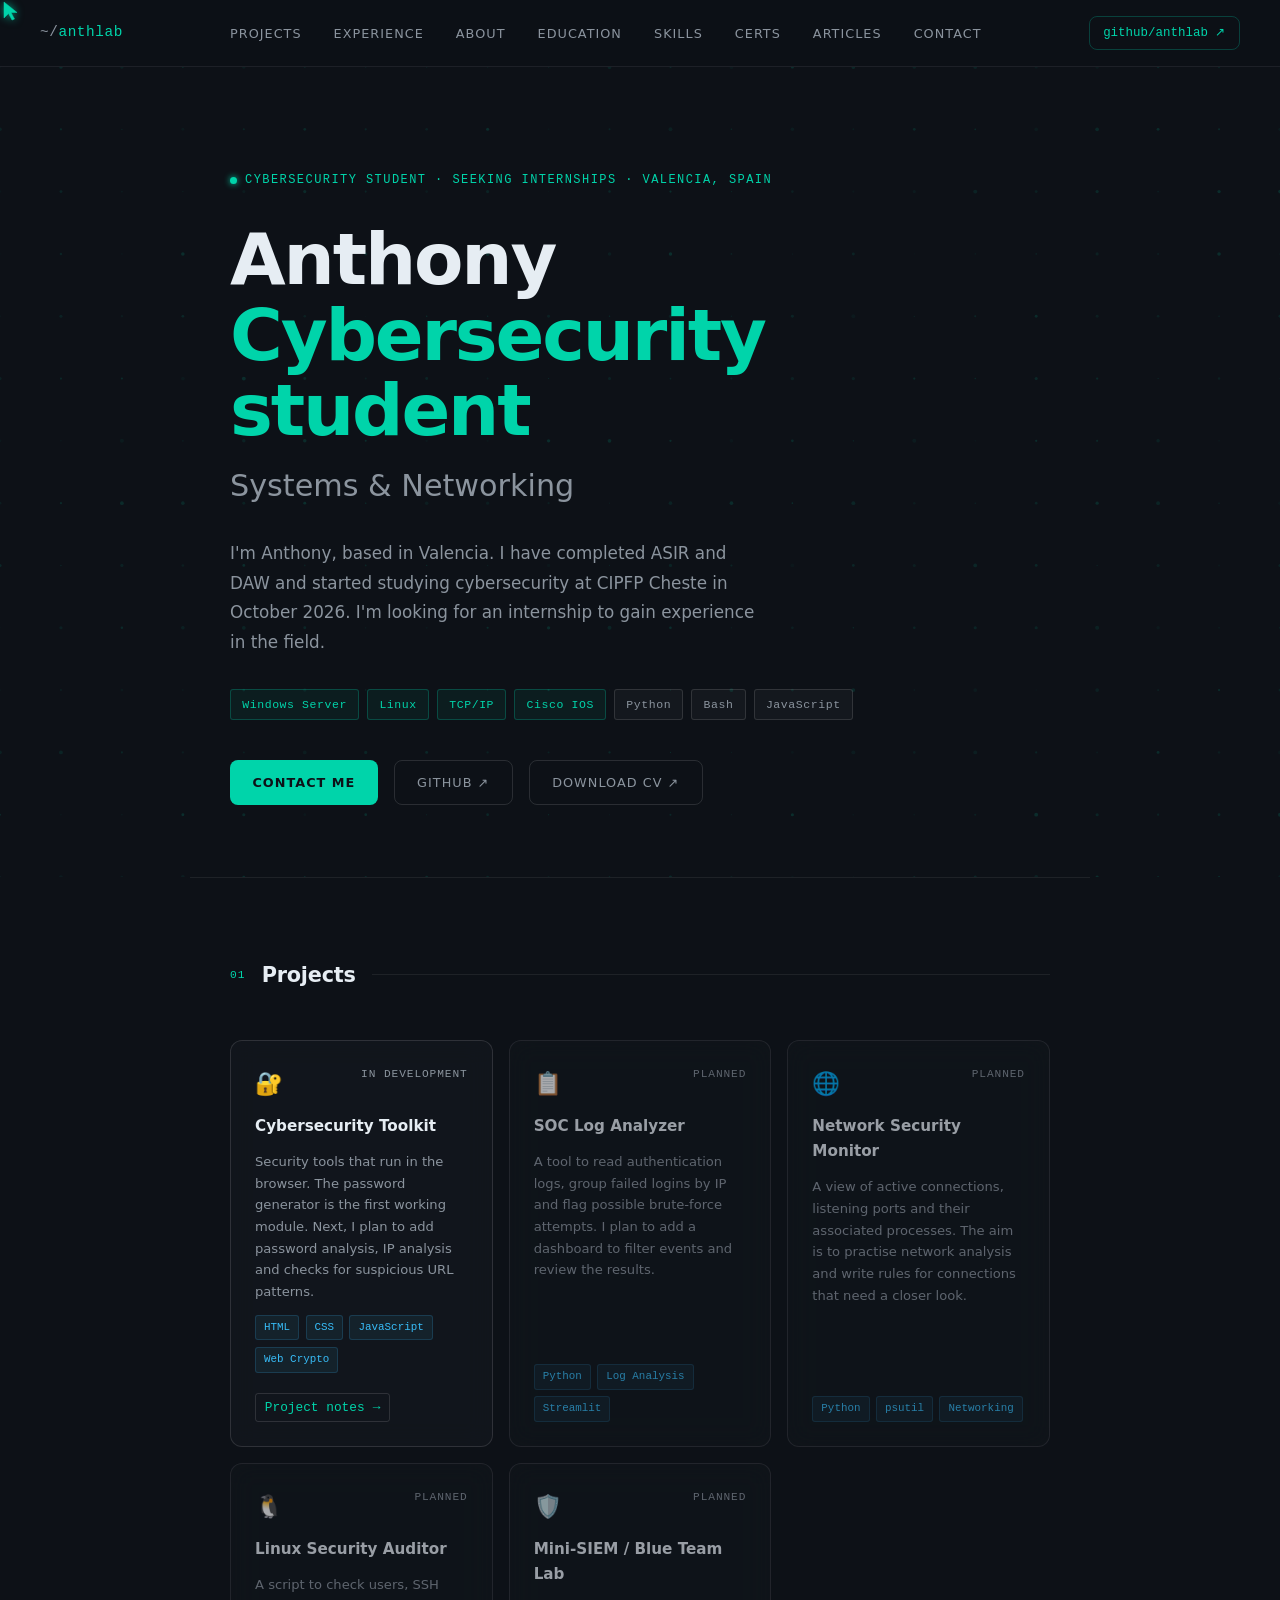
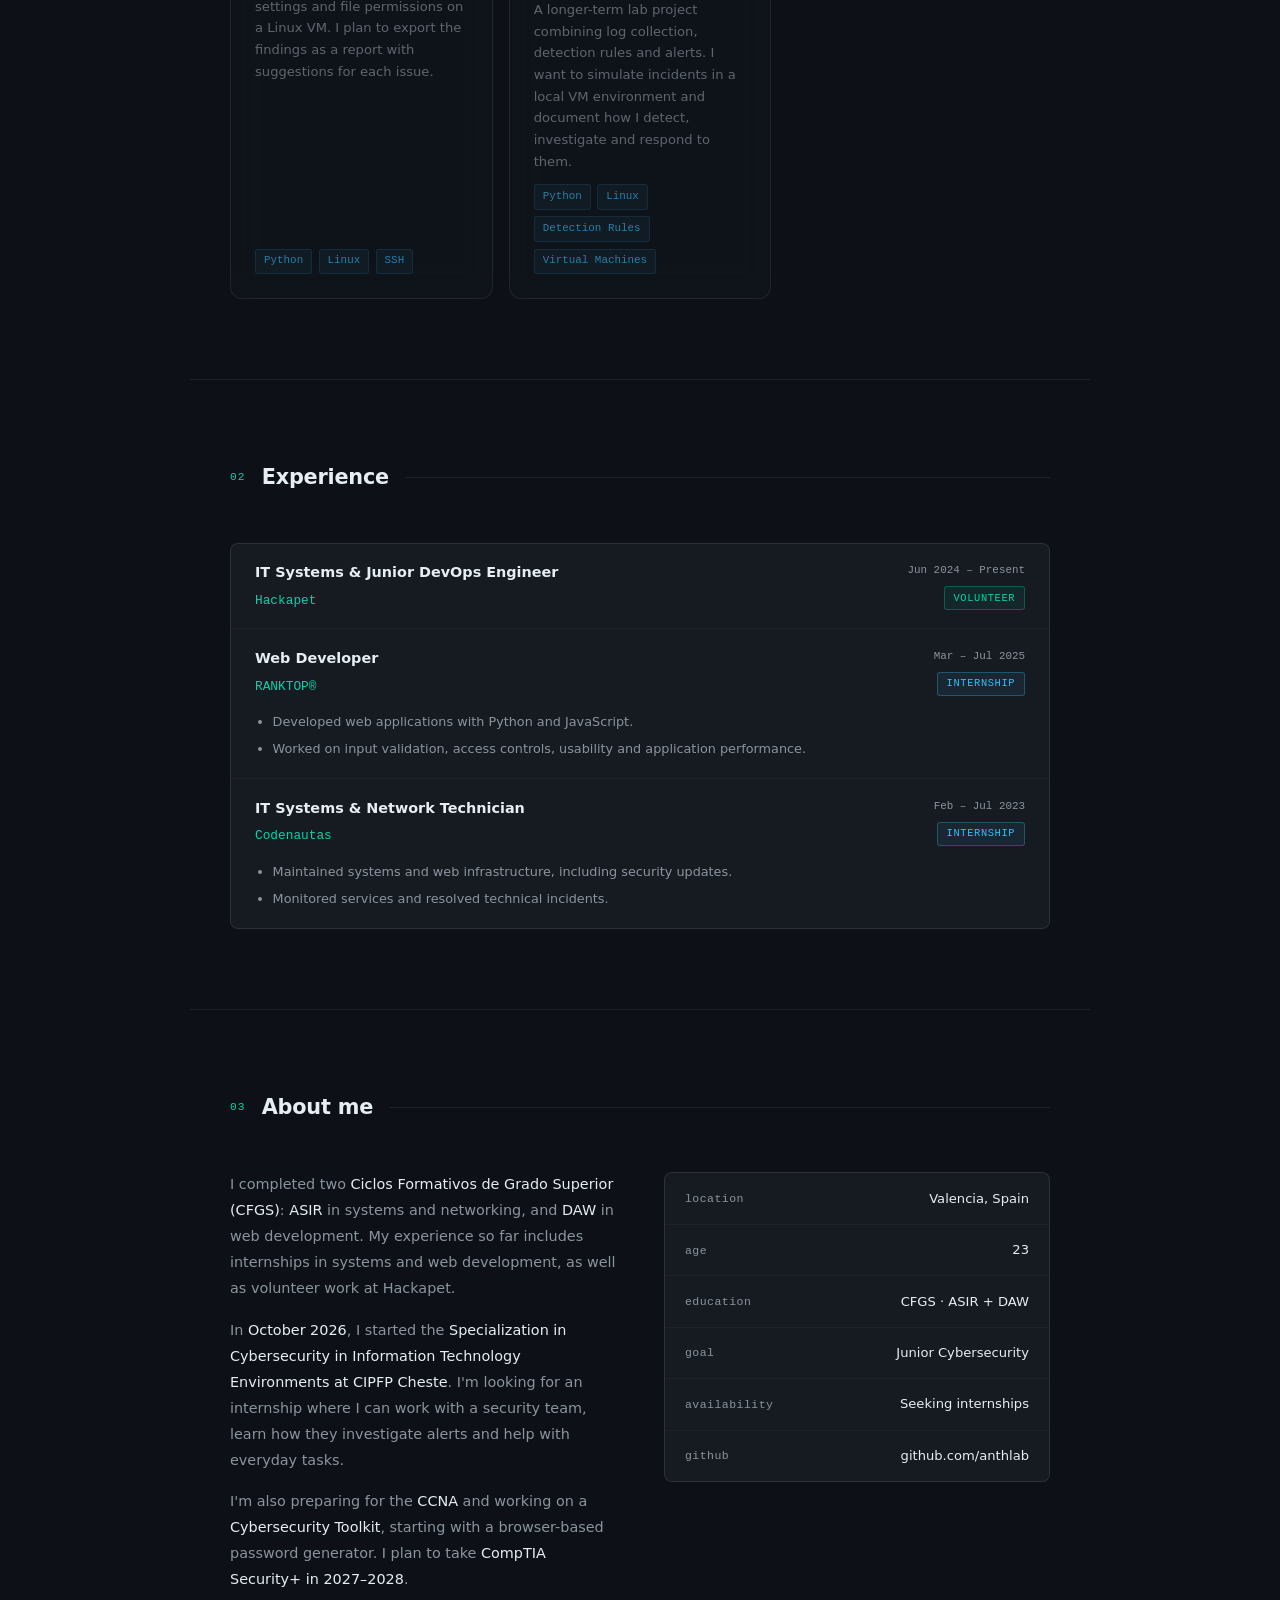
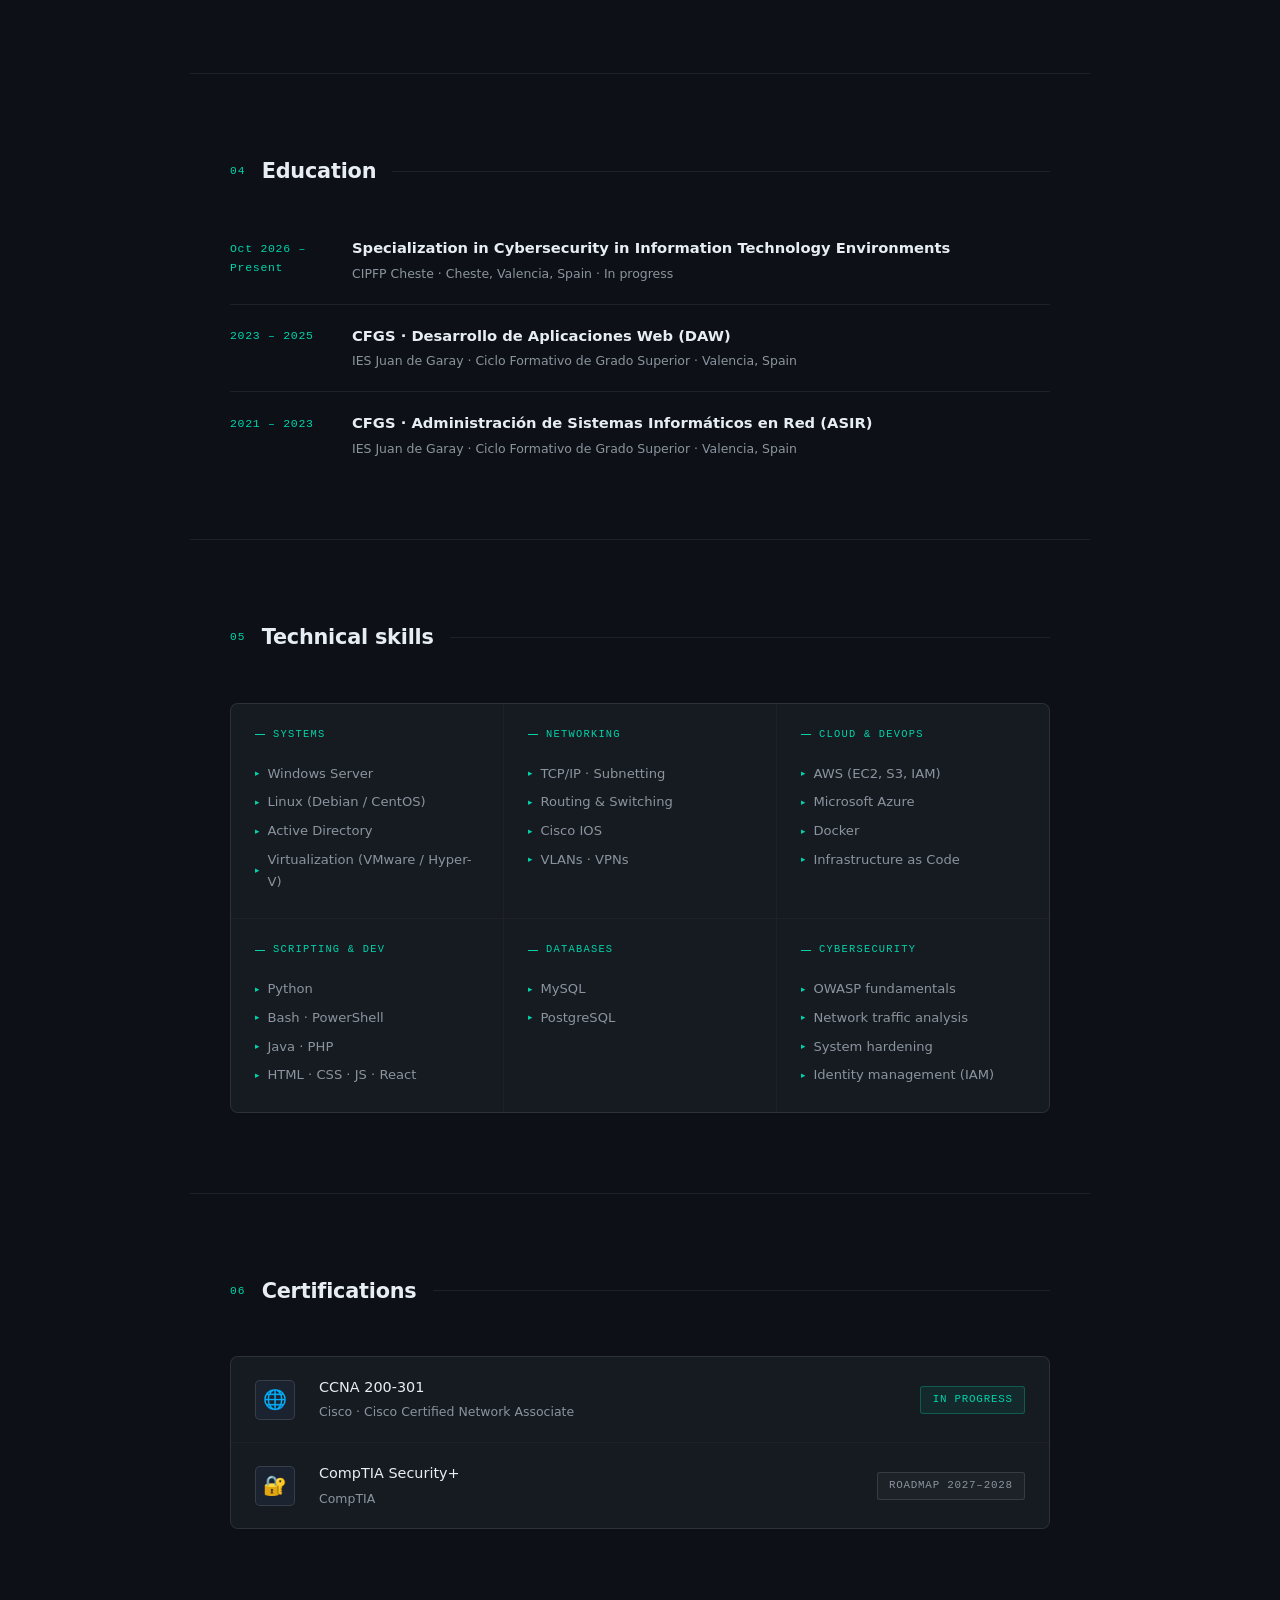
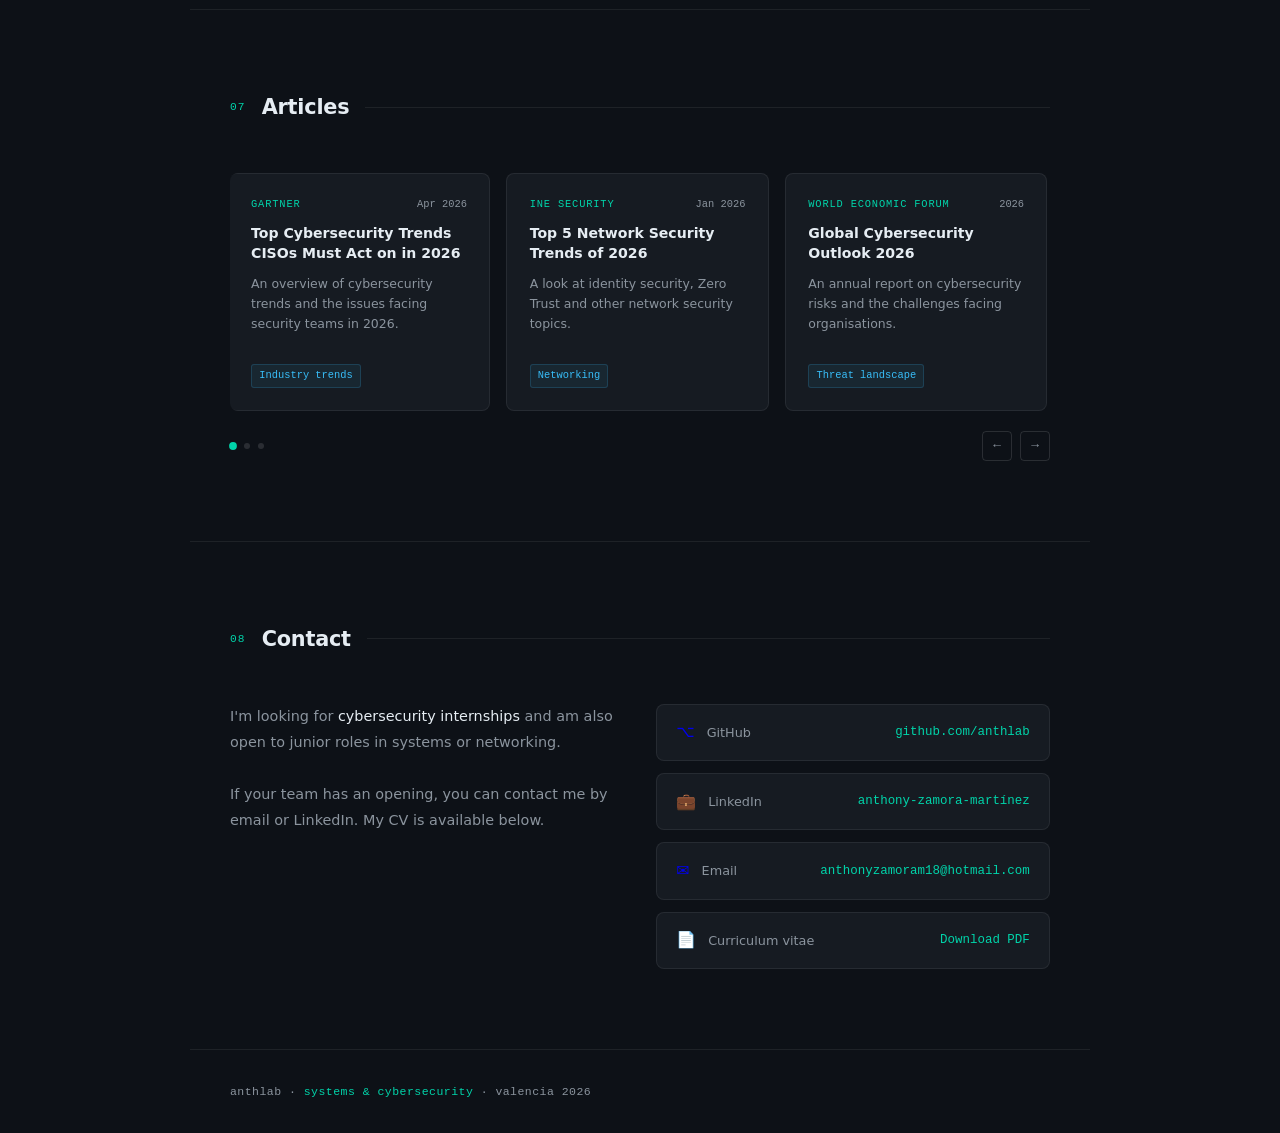
==== anthlab/index.html @ b7dbb5d1 "Update index with education and certification changes" ====
<!DOCTYPE html>
<html lang="en" data-theme="dark">
<head>
<meta charset="UTF-8">
<meta name="viewport" content="width=device-width, initial-scale=1.0">
<meta name="description" content="Anthony Zamora — ASIR and DAW graduate, cybersecurity student at CIPFP Cheste. Projects, experience and contact.">
<title>anthlab · Systems & Cybersecurity</title>
<link rel="stylesheet" href="css/style.css">
</head>
<body>

<div id="cursor">
  <svg viewBox="0 0 24 24" fill="none" xmlns="http://www.w3.org/2000/svg">
    <path d="M4 2L4 18L8.5 13.5L12 20L14.5 19L11 12.5L17 12.5L4 2Z" fill="#00d4aa" stroke="#00d4aa" stroke-width="0.5" stroke-linejoin="round"/>
  </svg>
</div>
<div id="progress-bar"></div>

<!-- NAV -->
<nav id="navbar">
  <a href="#home" class="nav-logo"><span>~/</span>anthlab</a>
  <ul class="nav-links">
    <li><a href="#projects">Projects</a></li>
    <li><a href="#experience">Experience</a></li>
    <li><a href="#about">About</a></li>
    <li><a href="#education">Education</a></li>
    <li><a href="#skills">Skills</a></li>
    <li><a href="#certs">Certs</a></li>
    <li><a href="#blog">Articles</a></li>
    <li><a href="#contact">Contact</a></li>
  </ul>
  <div class="nav-right">
    <a href="https://github.com/anthlab" target="_blank" rel="noopener" class="nav-gh">github/anthlab ↗</a>
  </div>
</nav>

<!-- HERO -->
<div id="home" class="hero-wrap">
  <canvas id="hero-canvas"></canvas>
  <div class="hero">
    <div class="hero-status"><span class="dot"></span>cybersecurity student · seeking internships · valencia, spain</div>
    <h1>
      <span class="name">Anthony</span><br>
      <span class="role">Cybersecurity student</span>
      <span class="hero-focus">Systems &amp; Networking</span>
    </h1>
    <p class="hero-desc">I'm Anthony, based in Valencia. I have completed ASIR and DAW and started studying cybersecurity at CIPFP Cheste in October 2026. I'm looking for an internship to gain experience in the field.</p>
    <div class="hero-tags">
      <span class="tag tag-green">Windows Server</span>
      <span class="tag tag-green">Linux</span>
      <span class="tag tag-green">TCP/IP</span>
      <span class="tag tag-green">Cisco IOS</span>
      <span class="tag tag-gray">Python</span>
      <span class="tag tag-gray">Bash</span>
      <span class="tag tag-gray">JavaScript</span>
    </div>
    <div class="hero-cta">
      <a href="#contact" class="btn btn-solid">Contact me</a>
      <a href="https://github.com/anthlab" target="_blank" rel="noopener" class="btn btn-outline">GitHub ↗</a>
      <a href="assets/documents/CV-Anthony_Zamora.pdf" download class="btn btn-outline">Download CV ↗</a>
    </div>
  </div>
</div>

<!-- PROJECTS -->
<section id="projects" class="full-border">
  <div class="section-header reveal">
    <span class="section-num">01</span>
    <h2 class="section-title">Projects</h2>
    <div class="section-line"></div>
  </div>
  <div class="projects-grid">
    <div class="project-card reveal reveal-delay-1">
      <div class="project-top"><span class="project-icon">🔐</span><span class="coming-label">In development</span></div>
      <div class="project-title">Cybersecurity Toolkit</div>
      <div class="project-desc">Security tools that run in the browser. The password generator is the first working module. Next, I plan to add password analysis, IP analysis and checks for suspicious URL patterns.</div>
      <div class="project-tags"><span class="ptag">HTML</span><span class="ptag">CSS</span><span class="ptag">JavaScript</span><span class="ptag">Web Crypto</span></div>
      <a class="project-link" href="projects/cybersecurity-toolkit/">Project notes <span aria-hidden="true">→</span></a>
    </div>
    <div class="project-card coming reveal reveal-delay-2">
      <div class="project-top"><span class="project-icon">📋</span><span class="coming-label">Planned</span></div>
      <div class="project-title">SOC Log Analyzer</div>
      <div class="project-desc">A tool to read authentication logs, group failed logins by IP and flag possible brute-force attempts. I plan to add a dashboard to filter events and review the results.</div>
      <div class="project-tags"><span class="ptag">Python</span><span class="ptag">Log Analysis</span><span class="ptag">Streamlit</span></div>
    </div>
    <div class="project-card coming reveal reveal-delay-3">
      <div class="project-top"><span class="project-icon">🌐</span><span class="coming-label">Planned</span></div>
      <div class="project-title">Network Security Monitor</div>
      <div class="project-desc">A view of active connections, listening ports and their associated processes. The aim is to practise network analysis and write rules for connections that need a closer look.</div>
      <div class="project-tags"><span class="ptag">Python</span><span class="ptag">psutil</span><span class="ptag">Networking</span></div>
    </div>
    <div class="project-card coming reveal reveal-delay-1">
      <div class="project-top"><span class="project-icon">🐧</span><span class="coming-label">Planned</span></div>
      <div class="project-title">Linux Security Auditor</div>
      <div class="project-desc">A script to check users, SSH settings and file permissions on a Linux VM. I plan to export the findings as a report with suggestions for each issue.</div>
      <div class="project-tags"><span class="ptag">Python</span><span class="ptag">Linux</span><span class="ptag">SSH</span></div>
    </div>
    <div class="project-card coming reveal reveal-delay-2">
      <div class="project-top"><span class="project-icon">🛡️</span><span class="coming-label">Planned</span></div>
      <div class="project-title">Mini-SIEM / Blue Team Lab</div>
      <div class="project-desc">A longer-term lab project combining log collection, detection rules and alerts. I want to simulate incidents in a local VM environment and document how I detect, investigate and respond to them.</div>
      <div class="project-tags"><span class="ptag">Python</span><span class="ptag">Linux</span><span class="ptag">Detection Rules</span><span class="ptag">Virtual Machines</span></div>
    </div>
  </div>
</section>

<!-- EXPERIENCE -->
<section id="experience" class="full-border">
  <div class="section-header reveal">
    <span class="section-num">02</span>
    <h2 class="section-title">Experience</h2>
    <div class="section-line"></div>
  </div>
  <div class="exp-list reveal">

    <div class="exp-item">
      <span class="exp-role">IT Systems &amp; Junior DevOps Engineer</span>
      <div class="exp-meta">
        <span class="exp-company">Hackapet</span>

      </div>
      <div class="exp-right">
        <span class="exp-period">Jun 2024 – Present</span>
        <span class="exp-type type-volunteer">Volunteer</span>
      </div>
    </div>

    <div class="exp-item">
      <span class="exp-role">Web Developer</span>
      <div class="exp-meta">
        <span class="exp-company">RANKTOP®</span>

      </div>
      <div class="exp-right">
        <span class="exp-period">Mar – Jul 2025</span>
        <span class="exp-type type-internship">Internship</span>
      </div>
      <ul class="exp-details">
        <li>Developed web applications with Python and JavaScript.</li>
        <li>Worked on input validation, access controls, usability and application performance.</li>
      </ul>
    </div>

    <div class="exp-item">
      <span class="exp-role">IT Systems &amp; Network Technician</span>
      <div class="exp-meta">
        <span class="exp-company">Codenautas</span>

      </div>
      <div class="exp-right">
        <span class="exp-period">Feb – Jul 2023</span>
        <span class="exp-type type-internship">Internship</span>
      </div>
      <ul class="exp-details">
        <li>Maintained systems and web infrastructure, including security updates.</li>
        <li>Monitored services and resolved technical incidents.</li>
      </ul>
    </div>

  </div>
</section>

<!-- ABOUT -->
<section id="about" class="full-border">
  <div class="section-header reveal">
    <span class="section-num">03</span>
    <h2 class="section-title">About me</h2>
    <div class="section-line"></div>
  </div>
  <div class="about-grid reveal">
    <div class="about-text">
      <p>I completed two <strong>Ciclos Formativos de Grado Superior (CFGS)</strong>: <strong>ASIR</strong> in systems and networking, and <strong>DAW</strong> in web development. My experience so far includes internships in systems and web development, as well as volunteer work at Hackapet.</p>
      <p>In <strong>October 2026</strong>, I started the <strong>Specialization in Cybersecurity in Information Technology Environments at CIPFP Cheste</strong>. I'm looking for an internship where I can work with a security team, learn how they investigate alerts and help with everyday tasks.</p>
      <p>I'm also preparing for the <strong>CCNA</strong> and working on a <strong>Cybersecurity Toolkit</strong>, starting with a browser-based password generator. I plan to take <strong>CompTIA Security+ in 2027–2028</strong>.</p>
    </div>
    <div class="about-stats">
      <div class="stat-row"><span class="stat-label">location</span><span class="stat-val">Valencia, Spain</span></div>
      <div class="stat-row"><span class="stat-label">age</span><span class="stat-val">23</span></div>
      <div class="stat-row"><span class="stat-label">education</span><span class="stat-val">CFGS · ASIR + DAW</span></div>
      <div class="stat-row"><span class="stat-label">goal</span><span class="stat-val">Junior Cybersecurity</span></div>
      <div class="stat-row"><span class="stat-label">availability</span><span class="stat-val">Seeking internships</span></div>
      <div class="stat-row"><span class="stat-label">github</span><span class="stat-val">github.com/anthlab</span></div>
    </div>
  </div>
</section>

<!-- EDUCATION -->
<section id="education" class="full-border">
  <div class="section-header reveal">
    <span class="section-num">04</span>
    <h2 class="section-title">Education</h2>
    <div class="section-line"></div>
  </div>
  <div class="edu-list reveal">
    <div class="edu-item">
      <span class="edu-year">Oct 2026 – Present</span>
      <div class="edu-content">
        <div class="edu-degree">Specialization in Cybersecurity in Information Technology Environments</div>
        <div class="edu-school">CIPFP Cheste · Cheste, Valencia, Spain · In progress</div>
      </div>
    </div>
    <div class="edu-item">
      <span class="edu-year">2023 – 2025</span>
      <div class="edu-content">
        <div class="edu-degree">CFGS · Desarrollo de Aplicaciones Web (DAW)</div>
        <div class="edu-school">IES Juan de Garay · Ciclo Formativo de Grado Superior · Valencia, Spain</div>
      </div>
    </div>
    <div class="edu-item">
      <span class="edu-year">2021 – 2023</span>
      <div class="edu-content">
        <div class="edu-degree">CFGS · Administración de Sistemas Informáticos en Red (ASIR)</div>
        <div class="edu-school">IES Juan de Garay · Ciclo Formativo de Grado Superior · Valencia, Spain</div>
      </div>
    </div>
  </div>
</section>

<!-- SKILLS -->
<section id="skills" class="full-border">
  <div class="section-header reveal">
    <span class="section-num">05</span>
    <h2 class="section-title">Technical skills</h2>
    <div class="section-line"></div>
  </div>
  <div class="skills-grid reveal">
    <div class="skill-group"><div class="skill-group-label">Systems</div><ul class="skill-list"><li>Windows Server</li><li>Linux (Debian / CentOS)</li><li>Active Directory</li><li>Virtualization (VMware / Hyper-V)</li></ul></div>
    <div class="skill-group"><div class="skill-group-label">Networking</div><ul class="skill-list"><li>TCP/IP · Subnetting</li><li>Routing &amp; Switching</li><li>Cisco IOS</li><li>VLANs · VPNs</li></ul></div>
    <div class="skill-group"><div class="skill-group-label">Cloud &amp; DevOps</div><ul class="skill-list"><li>AWS (EC2, S3, IAM)</li><li>Microsoft Azure</li><li>Docker</li><li>Infrastructure as Code</li></ul></div>
    <div class="skill-group"><div class="skill-group-label">Scripting &amp; Dev</div><ul class="skill-list"><li>Python</li><li>Bash · PowerShell</li><li>Java · PHP</li><li>HTML · CSS · JS · React</li></ul></div>
    <div class="skill-group"><div class="skill-group-label">Databases</div><ul class="skill-list"><li>MySQL</li><li>PostgreSQL</li></ul></div>
    <div class="skill-group"><div class="skill-group-label">Cybersecurity</div><ul class="skill-list"><li>OWASP fundamentals</li><li>Network traffic analysis</li><li>System hardening</li><li>Identity management (IAM)</li></ul></div>
  </div>
</section>

<!-- CERTS -->
<section id="certs" class="full-border">
  <div class="section-header reveal">
    <span class="section-num">06</span>
    <h2 class="section-title">Certifications</h2>
    <div class="section-line"></div>
  </div>
  <div class="certs-list reveal">
    <div class="cert-row">
      <div class="cert-logo">🌐</div>
      <div class="cert-info"><div class="cert-name">CCNA 200-301</div><div class="cert-issuer">Cisco · Cisco Certified Network Associate</div></div>
      <div class="cert-progress-wrap"><span class="cert-badge badge-active">In progress</span></div>
    </div>
    <div class="cert-row">
      <div class="cert-logo">🔐</div>
      <div class="cert-info"><div class="cert-name">CompTIA Security+</div><div class="cert-issuer">CompTIA</div></div>
      <div class="cert-progress-wrap"><span class="cert-badge badge-planned">Roadmap 2027–2028</span></div>
    </div>
  </div>
</section>

<!-- BLOG -->
<section id="blog" class="full-border">
  <div class="section-header reveal">
    <span class="section-num">07</span>
    <h2 class="section-title">Articles</h2>
    <div class="section-line"></div>
  </div>
  <div class="carousel-wrap reveal">
    <div class="carousel-track-outer">
      <div class="carousel-track" id="carousel-track">

        <a href="https://www.gartner.com/en/articles/top-cybersecurity-trends-2026" target="_blank" rel="noopener" class="blog-card">
          <div class="blog-card-meta"><span class="blog-card-source">Gartner</span><span class="blog-card-date">Apr 2026</span></div>
          <div class="blog-card-title">Top Cybersecurity Trends CISOs Must Act on in 2026</div>
          <div class="blog-card-desc">An overview of cybersecurity trends and the issues facing security teams in 2026.</div>
          <span class="blog-card-tag">Industry trends</span>
        </a>

        <a href="https://ine.com/newsroom/ine-releases-top-5-network-security-trends-of-2026" target="_blank" rel="noopener" class="blog-card">
          <div class="blog-card-meta"><span class="blog-card-source">INE Security</span><span class="blog-card-date">Jan 2026</span></div>
          <div class="blog-card-title">Top 5 Network Security Trends of 2026</div>
          <div class="blog-card-desc">A look at identity security, Zero Trust and other network security topics.</div>
          <span class="blog-card-tag">Networking</span>
        </a>

        <a href="https://reports.weforum.org/docs/WEF_Global_Cybersecurity_Outlook_2026.pdf" target="_blank" rel="noopener" class="blog-card">
          <div class="blog-card-meta"><span class="blog-card-source">World Economic Forum</span><span class="blog-card-date">2026</span></div>
          <div class="blog-card-title">Global Cybersecurity Outlook 2026</div>
          <div class="blog-card-desc">An annual report on cybersecurity risks and the challenges facing organisations.</div>
          <span class="blog-card-tag">Threat landscape</span>
        </a>

        <a href="https://www.darkreading.com/threat-intelligence/cybersecurity-predictions-for-2026-navigating-the-future-of-digital-threats" target="_blank" rel="noopener" class="blog-card">
          <div class="blog-card-meta"><span class="blog-card-source">Dark Reading</span><span class="blog-card-date">Jan 2026</span></div>
          <div class="blog-card-title">Cybersecurity Predictions for 2026: The Future of Digital Threats</div>
          <div class="blog-card-desc">Predictions about social engineering and other threats in 2026.</div>
          <span class="blog-card-tag">Threat intelligence</span>
        </a>

        <a href="https://www.globaltechcouncil.org/cyber-security/cybersecurity-facts-2026/" target="_blank" rel="noopener" class="blog-card">
          <div class="blog-card-meta"><span class="blog-card-source">Global Tech Council</span><span class="blog-card-date">Jun 2026</span></div>
          <div class="blog-card-title">Cybersecurity Facts for 2026: Key Trends & Data</div>
          <div class="blog-card-desc">A collection of cybersecurity statistics and trends for 2026.</div>
          <span class="blog-card-tag">Data & stats</span>
        </a>

        <a href="https://www.securityweek.com/cyber-insights-2026-zero-trust-and-following-the-path/" target="_blank" rel="noopener" class="blog-card">
          <div class="blog-card-meta"><span class="blog-card-source">SecurityWeek</span><span class="blog-card-date">Jan 2026</span></div>
          <div class="blog-card-title">Cyber Insights 2026: Zero Trust and Following the Path</div>
          <div class="blog-card-desc">A discussion of Zero Trust and the practical challenges of implementing it.</div>
          <span class="blog-card-tag">Zero Trust</span>
        </a>

      </div>
    </div>
    <div class="carousel-controls">
      <div class="carousel-dots" id="carousel-dots"></div>
      <div class="carousel-arrows">
        <button class="carousel-btn" id="carousel-prev">&#8592;</button>
        <button class="carousel-btn" id="carousel-next">&#8594;</button>
      </div>
    </div>
  </div>
</section>

<!-- CONTACT -->
<section id="contact" class="full-border">
  <div class="section-header reveal">
    <span class="section-num">08</span>
    <h2 class="section-title">Contact</h2>
    <div class="section-line"></div>
  </div>
  <div class="contact-grid reveal">
    <div class="contact-intro">
      <p>I'm looking for <strong>cybersecurity internships</strong> and am also open to junior roles in systems or networking.</p>
      <br>
      <p>If your team has an opening, you can contact me by email or LinkedIn. My CV is available below.</p>
    </div>
    <div class="contact-links">
      <a href="https://github.com/anthlab" target="_blank" rel="noopener" class="contact-link">
        <span class="contact-link-icon">⌥</span><span class="contact-link-label">GitHub</span><span class="contact-link-val">github.com/anthlab</span>
      </a>
      <a href="https://www.linkedin.com/in/anthony-zamora-mart%C3%ADnez-5382b9235" target="_blank" rel="noopener" class="contact-link">
        <span class="contact-link-icon">💼</span><span class="contact-link-label">LinkedIn</span><span class="contact-link-val">anthony-zamora-martínez</span>
      </a>
      <a href="mailto:anthonyzamoram18@hotmail.com" class="contact-link">
        <span class="contact-link-icon">✉</span><span class="contact-link-label">Email</span><span class="contact-link-val">anthonyzamoram18@hotmail.com</span>
      </a>
      <a href="assets/documents/CV-Anthony_Zamora.pdf" download class="contact-link">
        <span class="contact-link-icon">📄</span><span class="contact-link-label">Curriculum vitae</span><span class="contact-link-val">Download PDF</span>
      </a>
    </div>
  </div>
</section>

<footer>
  <span class="footer-text">anthlab · <span>systems &amp; cybersecurity</span> · valencia 2026</span>
</footer>

<script src="js/main.js"></script>
</body>
</html>
---- anthlab/css/style.css ----
*, *::before, *::after { margin: 0; padding: 0; box-sizing: border-box; }

  :root {
    --bg:      #0d1117;
    --bg2:     #161b22;
    --bg3:     #1c2330;
    --accent:  #00d4aa;
    --accent2: #38bdf8;
    --text:    #e6edf3;
    --text2:   #8b949e;
    --border:  rgba(255,255,255,0.07);
    --border2: rgba(255,255,255,0.12);
    --glass:   rgba(22,27,34,0.55);
    --radius:  8px;
    --shadow:  0 8px 32px rgba(0,0,0,0.4);
  }


  html { scroll-behavior: smooth; }
  body {
    font-family: 'Segoe UI', system-ui, -apple-system, sans-serif;
    background: var(--bg);
    color: var(--text);
    line-height: 1.65;
    font-size: 16px;
    overflow-x: hidden;
    cursor: none;
    transition: background 0.4s, color 0.4s;
  }
  ::-webkit-scrollbar { width: 5px; }
  ::-webkit-scrollbar-track { background: var(--bg); }
  ::-webkit-scrollbar-thumb { background: var(--bg3); border-radius: 3px; }

  /* ── CUSTOM CURSOR — green arrow ── */
  #cursor {
    position: fixed;
    width: 24px; height: 24px;
    pointer-events: none;
    z-index: 9999;
    transform: translate(0, 0);
    transition: opacity 0.2s;
  }
  #cursor svg {
    width: 100%; height: 100%;
    filter: drop-shadow(0 0 4px rgba(0,212,170,0.7));
    transition: transform 0.2s;
  }
  body:has(a:hover) #cursor svg, body:has(button:hover) #cursor svg { transform: scale(1.2); }

  /* ── PROGRESS BAR ── */
  #progress-bar {
    position: fixed; top: 0; left: 0;
    height: 2px; width: 0%;
    background: linear-gradient(90deg, var(--accent), var(--accent2));
    z-index: 999;
    transition: width 0.08s linear;
  }

  /* ── CANVAS ── */
  #hero-canvas {
    position: absolute; top: 0; left: 0;
    width: 100%; height: 100%;
    pointer-events: none;
    opacity: 0.3;
  }

  /* ── REVEAL ── */
  .reveal {
    opacity: 0;
    transform: translateY(28px);
    transition: opacity 0.7s ease, transform 0.7s ease;
  }
  .reveal.visible { opacity: 1; transform: translateY(0); }
  .reveal-delay-1 { transition-delay: 0.1s; }
  .reveal-delay-2 { transition-delay: 0.2s; }
  .reveal-delay-3 { transition-delay: 0.3s; }

  /* ── NAV ── */
  nav {
    position: sticky; top: 0; z-index: 200;
    display: flex; justify-content: space-between; align-items: center;
    padding: 1rem 2.5rem;
    background: rgba(13,17,23,0.88);
    backdrop-filter: blur(16px);
    border-bottom: 1px solid var(--border);
    transition: box-shadow 0.3s, background 0.4s;
  }

  nav.scrolled { box-shadow: 0 4px 30px rgba(0,0,0,0.3); }
  .nav-logo {
    font-family: 'Courier New', monospace; font-size: 0.9rem;
    color: var(--accent); letter-spacing: 0.04em; text-decoration: none;
  }
  .nav-logo span { color: var(--text2); }
  .nav-links { display: flex; gap: 2rem; list-style: none; }
  .nav-links a {
    color: var(--text2); text-decoration: none;
    font-size: 0.8rem; text-transform: uppercase; letter-spacing: 0.08em;
    transition: color 0.2s; position: relative;
  }
  .nav-links a::after {
    content: ''; position: absolute; bottom: -3px; left: 0;
    width: 0; height: 1px; background: var(--accent); transition: width 0.3s;
  }
  .nav-links a:hover { color: var(--accent); }
  .nav-links a:hover::after { width: 100%; }
  .nav-right { display: flex; align-items: center; gap: 0.75rem; }
  .nav-gh {
    font-family: 'Courier New', monospace; font-size: 0.78rem;
    color: var(--accent); text-decoration: none;
    border: 1px solid rgba(0,212,170,0.25); padding: 0.35rem 0.85rem;
    border-radius: var(--radius); transition: background 0.2s, box-shadow 0.2s;
  }
  .nav-gh:hover { background: rgba(0,212,170,0.08); box-shadow: 0 0 12px rgba(0,212,170,0.15); }


  /* ── HERO ── */
  .hero-wrap { position: relative; overflow: hidden; min-height: 90vh; }
  .hero {
    position: relative; z-index: 1;
    min-height: 90vh; display: flex; flex-direction: column; justify-content: center;
    padding: 6rem 2.5rem 4rem; max-width: 900px; margin: 0 auto;
  }
  .hero-status {
    display: inline-flex; align-items: center; gap: 0.5rem;
    font-family: 'Courier New', monospace; font-size: 0.75rem;
    color: var(--accent); letter-spacing: 0.12em; text-transform: uppercase;
    margin-bottom: 2rem; animation: fadeDown 0.8s ease both;
  }
  .dot {
    width: 7px; height: 7px; border-radius: 50%; background: var(--accent);
    animation: pulse 2s ease-in-out infinite; box-shadow: 0 0 6px var(--accent);
  }
  @keyframes pulse {
    0%,100% { opacity:1; transform:scale(1); box-shadow: 0 0 6px var(--accent); }
    50%      { opacity:0.5; transform:scale(0.85); box-shadow: 0 0 2px var(--accent); }
  }
  @keyframes fadeDown { from { opacity:0; transform:translateY(-16px); } to { opacity:1; transform:translateY(0); } }
  @keyframes fadeUp   { from { opacity:0; transform:translateY(24px); }  to { opacity:1; transform:translateY(0); } }

  .hero h1 {
    font-size: clamp(2.8rem, 6vw, 4.5rem); font-weight: 700;
    letter-spacing: -0.03em; line-height: 1.05; margin-bottom: 0.5rem;
    animation: fadeUp 0.9s 0.2s ease both;
  }
  .hero h1 .name { color: var(--text); }
  .hero h1 .role { color: var(--accent); }
  .hero h1 .hero-focus { display: block; font-size: 0.42em; line-height: 1.4; color: var(--text2); font-weight: 400; letter-spacing: 0; margin-top: 1rem; }
  .typing-cursor {
    display: inline-block; width: 3px; height: 0.85em;
    background: var(--accent); vertical-align: baseline; margin-left: 2px;
    animation: blink 1.1s step-end infinite;
  }
  @keyframes blink { 0%,100%{opacity:1} 50%{opacity:0} }

  .hero-desc {
    font-size: 1.05rem; color: var(--text2); max-width: 540px;
    margin: 1.5rem 0 2rem; line-height: 1.75;
    animation: fadeUp 0.9s 0.4s ease both;
  }

  /* Counters */
  .hero-counters {
    display: flex; gap: 2.5rem; margin-bottom: 2rem;
    animation: fadeUp 0.9s 0.45s ease both;
  }
  .counter-item { display: flex; flex-direction: column; }
  .counter-num {
    font-size: 1.8rem; font-weight: 700; color: var(--accent);
    font-family: 'Courier New', monospace; line-height: 1;
  }
  .counter-label { font-size: 0.72rem; color: var(--text2); text-transform: uppercase; letter-spacing: 0.08em; margin-top: 0.25rem; }

  .hero-tags { display: flex; flex-wrap: wrap; gap: 0.5rem; margin-bottom: 2.5rem; animation: fadeUp 0.9s 0.5s ease both; }
  .tag {
    font-family: 'Courier New', monospace; font-size: 0.72rem;
    padding: 0.3rem 0.7rem; border-radius: 3px; letter-spacing: 0.05em; border: 1px solid;
    transition: transform 0.2s, box-shadow 0.2s;
  }
  .tag:hover { transform: translateY(-2px); }
  .tag-green { color: var(--accent);  border-color: rgba(0,212,170,0.25);  background: rgba(0,212,170,0.06); }
  .tag-green:hover { box-shadow: 0 4px 12px rgba(0,212,170,0.15); }
  .tag-blue  { color: var(--accent2); border-color: rgba(56,189,248,0.25); background: rgba(56,189,248,0.06); }
  .tag-blue:hover  { box-shadow: 0 4px 12px rgba(56,189,248,0.15); }
  .tag-gray  { color: var(--text2);   border-color: var(--border2);        background: rgba(255,255,255,0.03); }
  .hero-cta { display: flex; gap: 1rem; flex-wrap: wrap; animation: fadeUp 0.9s 0.6s ease both; }
  .btn {
    font-size: 0.8rem; text-transform: uppercase; letter-spacing: 0.08em;
    padding: 0.7rem 1.4rem; border-radius: var(--radius); cursor: none;
    text-decoration: none; display: inline-flex; align-items: center; gap: 0.4rem;
    transition: transform 0.2s, box-shadow 0.2s, opacity 0.2s, background 0.2s; font-family: inherit;
  }
  .btn:hover { transform: translateY(-2px); }
  a, button { cursor: none; }
  .btn-solid { background: var(--accent); color: #0d1117; border: none; font-weight: 600; }
  .btn-solid:hover { box-shadow: 0 6px 20px rgba(0,212,170,0.3); opacity: 0.9; }
  .btn-outline { background: transparent; color: var(--text2); border: 1px solid var(--border2); }
  .btn-outline:hover { border-color: var(--accent); color: var(--accent); box-shadow: 0 6px 20px rgba(0,212,170,0.1); }

  /* ── SECTIONS ── */
  section { padding: 5rem 2.5rem; max-width: 900px; margin: 0 auto; }
  .section-header { display: flex; align-items: center; gap: 1rem; margin-bottom: 3rem; }
  .section-num { font-family: 'Courier New', monospace; font-size: 0.7rem; color: var(--accent); letter-spacing: 0.1em; }
  .section-title { font-size: 1.3rem; font-weight: 600; color: var(--text); letter-spacing: -0.01em; }
  .section-line { flex: 1; height: 1px; background: var(--border); }
  .full-border { border-top: 1px solid var(--border); }

  /* ── PROJECTS — GLASSMORPHISM ── */
  .projects-grid { display: grid; grid-template-columns: repeat(auto-fit, minmax(260px, 1fr)); gap: 1rem; }
  .project-card {
    background: var(--glass);
    backdrop-filter: blur(12px);
    -webkit-backdrop-filter: blur(12px);
    border: 1px solid var(--border2);
    border-radius: 12px;
    padding: 1.5rem;
    display: flex; flex-direction: column; gap: 0.75rem;
    transition: transform 0.3s, box-shadow 0.3s, border-color 0.3s;
    position: relative; overflow: hidden;
  }
  .project-card::before {
    content: ''; position: absolute; top: 0; left: 0;
    width: 100%; height: 2px;
    background: linear-gradient(90deg, var(--accent), var(--accent2));
    transform: scaleX(0); transform-origin: left; transition: transform 0.4s ease;
  }
  .project-card:hover::before { transform: scaleX(1); }
  .project-card:hover { transform: translateY(-6px); box-shadow: 0 20px 50px rgba(0,0,0,0.3), 0 0 0 1px rgba(0,212,170,0.1); }
  .project-card.coming { opacity: 0.65; }
  .project-top { display: flex; justify-content: space-between; align-items: flex-start; }
  .project-icon { font-size: 1.4rem; }
  .project-links { display: flex; gap: 0.5rem; }
  .project-link {
    font-size: 0.75rem; font-family: 'Courier New', monospace; color: var(--text2);
    text-decoration: none; border: 1px solid var(--border2); padding: 0.2rem 0.55rem;
    border-radius: 3px; transition: color 0.2s, border-color 0.2s;
  }
  .project-link:hover { color: var(--accent); border-color: rgba(0,212,170,0.3); }
  .project-title { font-size: 0.95rem; font-weight: 600; color: var(--text); }
  .project-desc { font-size: 0.82rem; color: var(--text2); line-height: 1.65; flex: 1; }
  .project-tags { display: flex; flex-wrap: wrap; gap: 0.4rem; margin-top: auto; }
  .ptag {
    font-family: 'Courier New', monospace; font-size: 0.68rem;
    color: var(--accent2); background: rgba(56,189,248,0.07);
    border: 1px solid rgba(56,189,248,0.18); padding: 0.18rem 0.5rem; border-radius: 3px;
  }
  .coming-label { font-family: 'Courier New', monospace; font-size: 0.7rem; color: var(--text2); letter-spacing: 0.08em; text-transform: uppercase; }
  .project-link { display: inline-flex; align-items: center; gap: 0.5rem; color: var(--accent); font-size: 0.8rem; text-decoration: none; margin-top: 0.5rem; align-self: flex-start; }
  .project-link:hover { text-decoration: underline; text-underline-offset: 4px; }

  /* ── EXPERIENCE — compact cards ── */
  .exp-list {
    display: flex; flex-direction: column;
    border: 1px solid var(--border); border-radius: var(--radius); overflow: hidden;
    gap: 1px; background: var(--border);
  }
  .exp-item {
    display: grid;
    grid-template-columns: 1fr auto;
    grid-template-rows: auto auto;
    gap: 0.3rem 1.5rem;
    background: var(--bg2);
    padding: 1.1rem 1.5rem;
    transition: background 0.2s;
    position: relative;
  }
  .exp-item::before {
    content: '';
    position: absolute; left: 0; top: 0; bottom: 0;
    width: 2px;
    background: var(--accent);
    opacity: 0;
    transition: opacity 0.2s;
  }
  .exp-item:hover { background: var(--bg3); }
  .exp-item:hover::before { opacity: 1; }
  .exp-role {
    font-size: 0.9rem; font-weight: 600; color: var(--text);
    grid-column: 1; grid-row: 1;
  }
  .exp-meta {
    grid-column: 1; grid-row: 2;
    display: flex; align-items: center; gap: 0.6rem; flex-wrap: wrap;
  }
  .exp-company {
    font-size: 0.8rem; color: var(--accent);
    font-family: 'Courier New', monospace;
  }
  .exp-details { grid-column: 1 / -1; grid-row: 3; margin: 0.6rem 0 0; padding-left: 1.1rem; color: var(--text2); font-size: 0.8rem; line-height: 1.75; }
  .exp-details li + li { margin-top: 0.3rem; }

  .exp-right {
    grid-column: 2; grid-row: 1 / 3;
    display: flex; flex-direction: column; align-items: flex-end;
    justify-content: center; gap: 0.4rem;
  }
  .exp-period {
    font-family: 'Courier New', monospace; font-size: 0.68rem;
    color: var(--text2); white-space: nowrap;
  }
  .exp-type {
    font-size: 0.65rem; font-family: 'Courier New', monospace;
    padding: 0.15rem 0.55rem; border-radius: 3px; border: 1px solid;
    text-transform: uppercase; letter-spacing: 0.06em; white-space: nowrap;
  }
  .type-volunteer  { color: var(--accent);  border-color: rgba(0,212,170,0.3);  background: rgba(0,212,170,0.07); }
  .type-internship { color: var(--accent2); border-color: rgba(56,189,248,0.3); background: rgba(56,189,248,0.07); }

  /* ── ABOUT ── */
  .about-grid { display: grid; grid-template-columns: 1fr 1fr; gap: 3rem; align-items: start; }
  .about-text p { font-size: 0.9rem; color: var(--text2); line-height: 1.8; margin-bottom: 1rem; }
  .about-text p:last-child { margin-bottom: 0; }
  .about-text strong { color: var(--text); font-weight: 500; }
  .about-stats {
    display: flex; flex-direction: column; gap: 1px;
    background: var(--border); border: 1px solid var(--border);
    border-radius: var(--radius); overflow: hidden;
  }
  .stat-row {
    display: flex; justify-content: space-between; align-items: center;
    background: var(--bg2); padding: 0.9rem 1.25rem; transition: background 0.2s;
  }
  .stat-row:hover { background: var(--bg3); }
  .stat-label { font-family: 'Courier New', monospace; font-size: 0.72rem; color: var(--text2); letter-spacing: 0.04em; }
  .stat-val { font-size: 0.82rem; color: var(--text); font-weight: 500; text-align: right; }

  /* ── EDUCATION — minimal ── */
  .edu-list {
    display: flex; flex-direction: column;
  }
  .edu-item {
    display: grid;
    grid-template-columns: 90px 1fr;
    gap: 0 2rem;
    padding: 1.2rem 0;
    border-bottom: 1px solid var(--border);
    align-items: start;
    transition: opacity 0.2s;
  }
  .edu-item:first-child { padding-top: 0; }
  .edu-item:last-child { border-bottom: none; padding-bottom: 0; }
  .edu-item:hover { opacity: 0.85; }
  .edu-year {
    font-family: 'Courier New', monospace;
    font-size: 0.72rem; color: var(--accent);
    letter-spacing: 0.06em; padding-top: 0.15rem;
  }
  .edu-content {}
  .edu-degree {
    font-size: 0.92rem; font-weight: 600; color: var(--text);
    margin-bottom: 0.2rem;
  }
  .edu-school {
    font-size: 0.78rem; color: var(--text2);
  }

  /* ── SKILLS ── */
  .skills-grid {
    display: grid; grid-template-columns: repeat(3, 1fr);
    gap: 1px; background: var(--border);
    border: 1px solid var(--border); border-radius: var(--radius); overflow: hidden;
  }
  .skill-group { background: var(--bg2); padding: 1.4rem 1.5rem; transition: background 0.2s; }
  .skill-group:hover { background: var(--bg3); }
  .skill-group-label {
    font-family: 'Courier New', monospace; font-size: 0.65rem; color: var(--accent);
    text-transform: uppercase; letter-spacing: 0.12em; margin-bottom: 1rem;
    display: flex; align-items: center; gap: 0.5rem;
  }
  .skill-group-label::before { content: ''; display: inline-block; width: 10px; height: 1px; background: var(--accent); }
  .skill-list { list-style: none; }
  .skill-list li {
    font-size: 0.82rem; color: var(--text2); padding: 0.22rem 0;
    display: flex; align-items: center; gap: 0.5rem;
    transition: color 0.2s, transform 0.2s;
  }
  .skill-list li:hover { color: var(--text); transform: translateX(4px); }
  .skill-list li::before { content: '▸'; color: var(--accent); font-size: 0.55rem; flex-shrink: 0; }

  /* ── CERTS ── */
  .certs-list {
    display: flex; flex-direction: column; gap: 1px;
    background: var(--border); border: 1px solid var(--border);
    border-radius: var(--radius); overflow: hidden;
  }
  .cert-row {
    display: flex; align-items: center; gap: 1.5rem;
    background: var(--bg2); padding: 1.2rem 1.5rem;
    transition: background 0.2s; position: relative; overflow: hidden;
  }
  .cert-row::after {
    content: ''; position: absolute; left: 0; top: 0;
    width: 3px; height: 100%; background: var(--accent);
    transform: scaleY(0); transform-origin: bottom; transition: transform 0.3s ease;
  }
  .cert-row:hover::after { transform: scaleY(1); }
  .cert-row:hover { background: var(--bg3); }
  .cert-logo {
    width: 40px; height: 40px; border-radius: 5px;
    display: flex; align-items: center; justify-content: center; font-size: 1.2rem;
    flex-shrink: 0; background: var(--bg3); border: 1px solid var(--border2);
  }
  .cert-info { flex: 1; }
  .cert-name { font-size: 0.9rem; font-weight: 500; color: var(--text); margin-bottom: 0.15rem; }
  .cert-issuer { font-size: 0.78rem; color: var(--text2); }
  .cert-progress-wrap { display: flex; flex-direction: column; align-items: flex-end; gap: 0.4rem; min-width: 120px; }
  .cert-badge {
    font-family: 'Courier New', monospace; font-size: 0.68rem; text-transform: uppercase;
    letter-spacing: 0.07em; padding: 0.25rem 0.7rem; border-radius: 3px; white-space: nowrap; border: 1px solid;
  }
  .badge-active  { color: var(--accent);  border-color: rgba(0,212,170,0.3);  background: rgba(0,212,170,0.08); }
  .badge-planned { color: var(--text2);   border-color: var(--border2);        background: rgba(255,255,255,0.03); }
  .cert-bar-bg { width: 100%; height: 3px; background: var(--border2); border-radius: 2px; overflow: hidden; }
  .cert-bar { height: 100%; border-radius: 2px; background: linear-gradient(90deg, var(--accent), var(--accent2)); width: 0%; transition: width 1.2s ease; }

  /* ── BLOG CAROUSEL ── */
  .carousel-wrap { position: relative; }
  .carousel-track-outer { overflow: hidden; border-radius: var(--radius); }
  .carousel-track {
    display: flex;
    gap: 1rem;
    transition: transform 0.45s cubic-bezier(0.4,0,0.2,1);
    will-change: transform;
    user-select: none;
  }
  .blog-card {
    background: var(--bg2);
    border: 1px solid var(--border);
    border-radius: var(--radius);
    padding: 1.4rem;
    display: flex; flex-direction: column; gap: 0.65rem;
    text-decoration: none;
    transition: border-color 0.3s, box-shadow 0.3s;
    position: relative; overflow: hidden;
    flex: 0 0 calc(33.333% - 0.67rem);
    min-width: 0;
  }
  .blog-card::before {
    content: ''; position: absolute; top: 0; left: 0;
    width: 100%; height: 2px;
    background: linear-gradient(90deg, var(--accent), var(--accent2));
    transform: scaleX(0); transform-origin: left; transition: transform 0.4s ease;
  }
  .blog-card:hover::before { transform: scaleX(1); }
  .blog-card:hover { border-color: rgba(0,212,170,0.2); box-shadow: 0 12px 40px rgba(0,0,0,0.25); }
  .blog-card-meta { display: flex; justify-content: space-between; align-items: center; }
  .blog-card-source {
    font-family: 'Courier New', monospace; font-size: 0.65rem;
    color: var(--accent); text-transform: uppercase; letter-spacing: 0.08em;
  }
  .blog-card-date { font-family: 'Courier New', monospace; font-size: 0.65rem; color: var(--text2); }
  .blog-card-title { font-size: 0.88rem; font-weight: 600; color: var(--text); line-height: 1.4; }
  .blog-card-desc { font-size: 0.78rem; color: var(--text2); line-height: 1.6; flex: 1; }
  .blog-card-tag {
    font-family: 'Courier New', monospace; font-size: 0.65rem;
    color: var(--accent2); background: rgba(56,189,248,0.07);
    border: 1px solid rgba(56,189,248,0.18); padding: 0.15rem 0.45rem; border-radius: 3px;
    align-self: flex-start;
  }
  .carousel-controls {
    display: flex; justify-content: space-between; align-items: center; margin-top: 1.25rem;
  }
  .carousel-dots { display: flex; gap: 0.5rem; align-items: center; }
  .carousel-dot {
    width: 6px; height: 6px; border-radius: 50%;
    background: var(--border2); border: none; cursor: none;
    transition: background 0.2s, transform 0.2s;
  }
  .carousel-dot.active { background: var(--accent); transform: scale(1.3); }
  .carousel-arrows { display: flex; gap: 0.5rem; }
  .carousel-btn {
    width: 30px; height: 30px; border-radius: 4px;
    background: transparent;
    border: 1px solid var(--border2);
    color: var(--text2); font-size: 0.8rem; cursor: none;
    display: flex; align-items: center; justify-content: center;
    transition: border-color 0.2s, color 0.2s, background 0.2s;
    font-family: 'Courier New', monospace;
  }
  .carousel-btn:hover {
    border-color: var(--accent);
    color: var(--accent);
    background: rgba(0,212,170,0.06);
  }
  @media (max-width: 680px) {
    .blog-card { flex: 0 0 100%; }
  }
  .blog-empty {
    background: var(--bg2); border: 1px dashed var(--border2);
    border-radius: var(--radius); padding: 3rem 2rem; text-align: center; transition: border-color 0.3s;
  }
  .blog-empty:hover { border-color: rgba(0,212,170,0.3); }
  .blog-empty-icon { font-size: 2rem; margin-bottom: 1rem; }
  .blog-empty-title { font-size: 0.9rem; font-weight: 500; color: var(--text); margin-bottom: 0.5rem; }
  .blog-empty-desc { font-size: 0.82rem; color: var(--text2); max-width: 400px; margin: 0 auto; }
  .blog-topics { display: flex; flex-wrap: wrap; justify-content: center; gap: 0.5rem; margin-top: 1.5rem; }

  /* ── CONTACT ── */
  .contact-grid { display: grid; grid-template-columns: 1fr 1fr; gap: 2rem; align-items: start; }
  .contact-intro { font-size: 0.9rem; color: var(--text2); line-height: 1.8; }
  .contact-intro strong { color: var(--text); font-weight: 500; }
  .contact-links { display: flex; flex-direction: column; gap: 0.75rem; }
  .contact-link {
    display: flex; align-items: center; gap: 0.75rem;
    background: var(--bg2); border: 1px solid var(--border);
    border-radius: var(--radius); padding: 0.9rem 1.2rem; text-decoration: none;
    transition: border-color 0.3s, transform 0.3s, box-shadow 0.3s;
  }
  .contact-link:hover { border-color: rgba(0,212,170,0.25); transform: translateX(4px); box-shadow: 0 4px 20px rgba(0,0,0,0.15); }
  .contact-link-icon { font-size: 1rem; }
  .contact-link-label { font-size: 0.8rem; color: var(--text2); flex: 1; }
  .contact-link-val { font-family: 'Courier New', monospace; font-size: 0.78rem; color: var(--accent); }

  /* ── FOOTER ── */
  footer {
    border-top: 1px solid var(--border); padding: 2rem 2.5rem;
    display: flex; justify-content: space-between; align-items: center;
    max-width: 900px; margin: 0 auto;
  }
  .footer-text { font-family: 'Courier New', monospace; font-size: 0.72rem; color: var(--text2); letter-spacing: 0.04em; }
  .footer-text span { color: var(--accent); }

  /* ── RESPONSIVE ── */
  @media (max-width: 680px) {
    nav { padding: 1rem 1.25rem; }
    .nav-links { display: none; }
    .hero { padding: 4rem 1.25rem 3rem; min-height: auto; }
    section { padding: 3.5rem 1.25rem; }
    .about-grid { grid-template-columns: 1fr; }
    .skills-grid { grid-template-columns: 1fr; }
    .contact-grid { grid-template-columns: 1fr; }
    .hero-counters { gap: 1rem; flex-wrap: wrap; }
    .counter-item { flex: 1 1 calc(50% - 0.5rem); min-width: 0; }
    .counter-num { font-size: 1.4rem; }
    footer { flex-direction: column; gap: 0.75rem; text-align: center; }
    #cursor, #cursor-ring { display: none; }
    body { cursor: auto; }
    .btn, .theme-btn, .timeline-header { cursor: pointer; }
    .cert-row { flex-wrap: wrap; gap: 0.75rem; }
    .cert-progress-wrap { width: 100%; align-items: flex-start; min-width: unset; }
    .cert-bar-bg { width: 100%; }
    .exp-item { grid-template-columns: minmax(0, 1fr); gap: 0.5rem; padding: 1.1rem 1.25rem; }
    .exp-right { grid-column: 1; grid-row: 3; flex-direction: row; justify-content: flex-start; align-items: center; flex-wrap: wrap; }
    .exp-details { grid-row: 4; margin-top: 0.35rem; }
  }
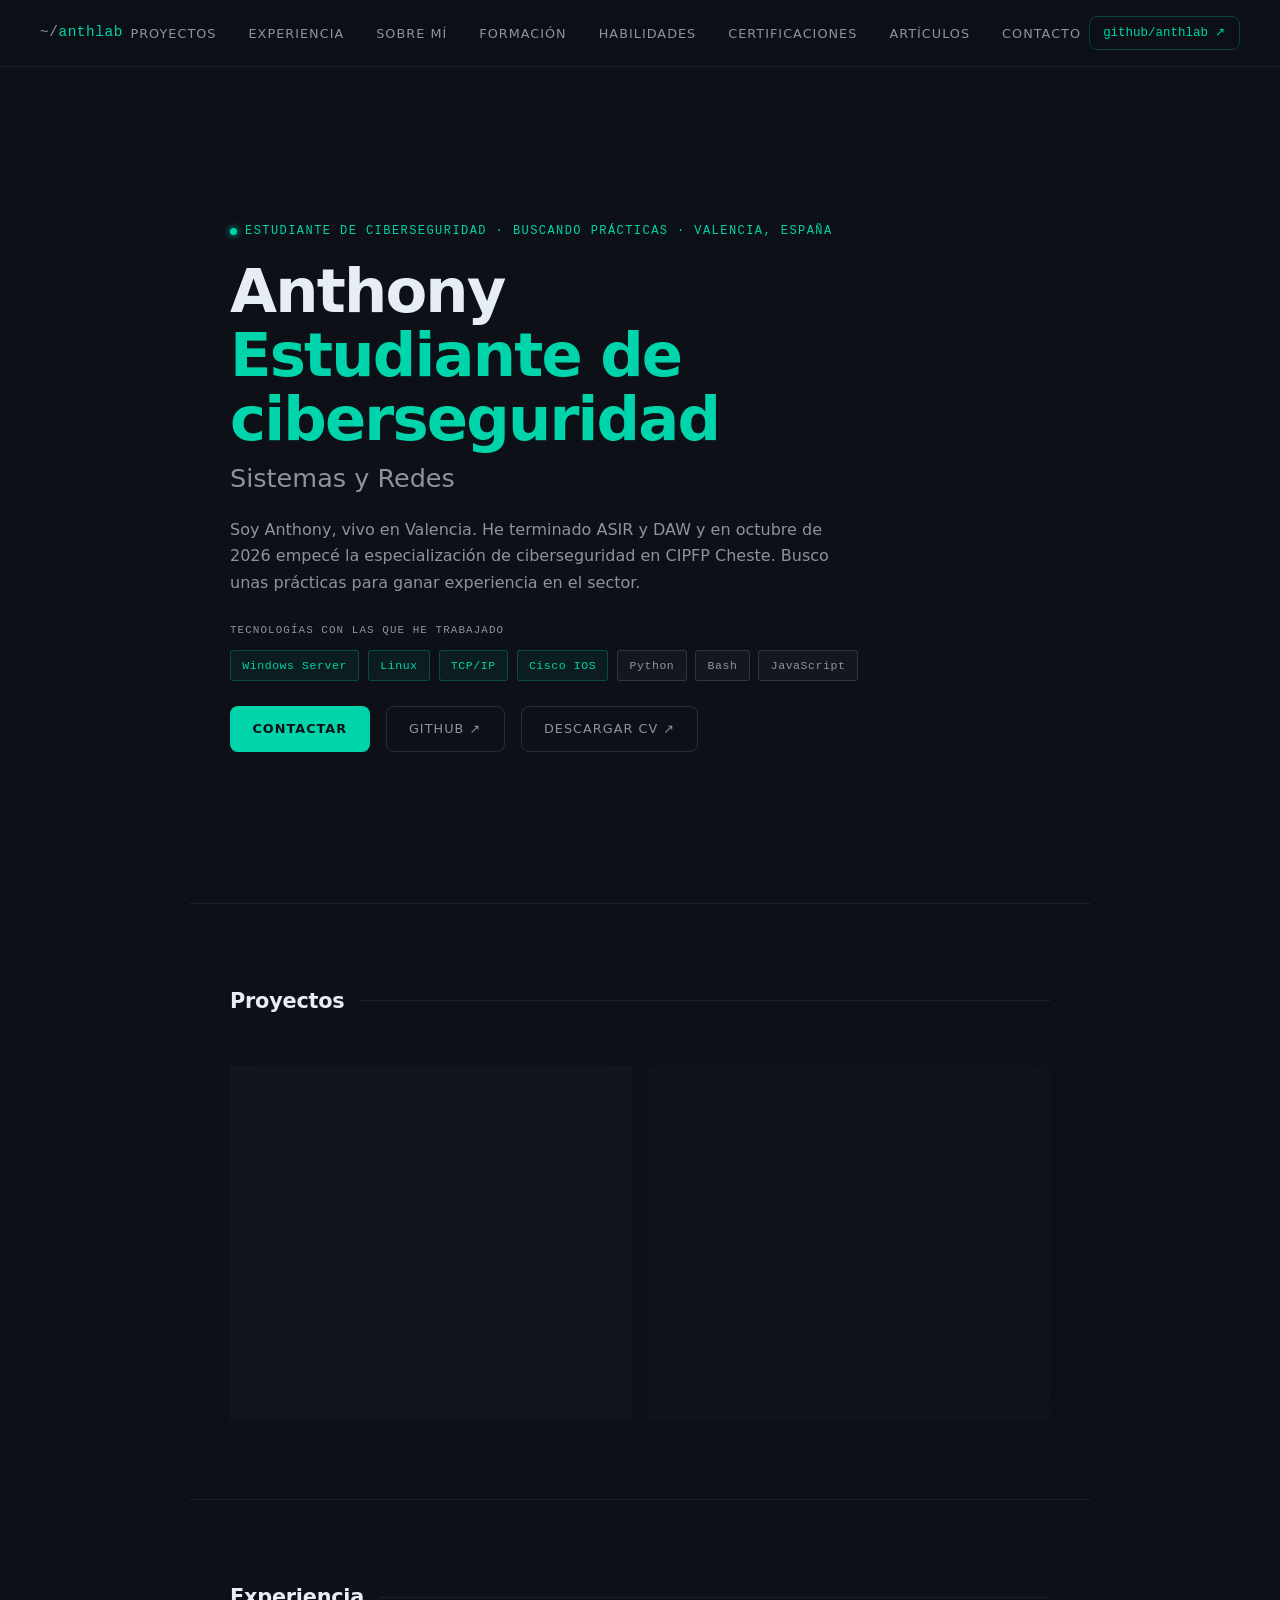
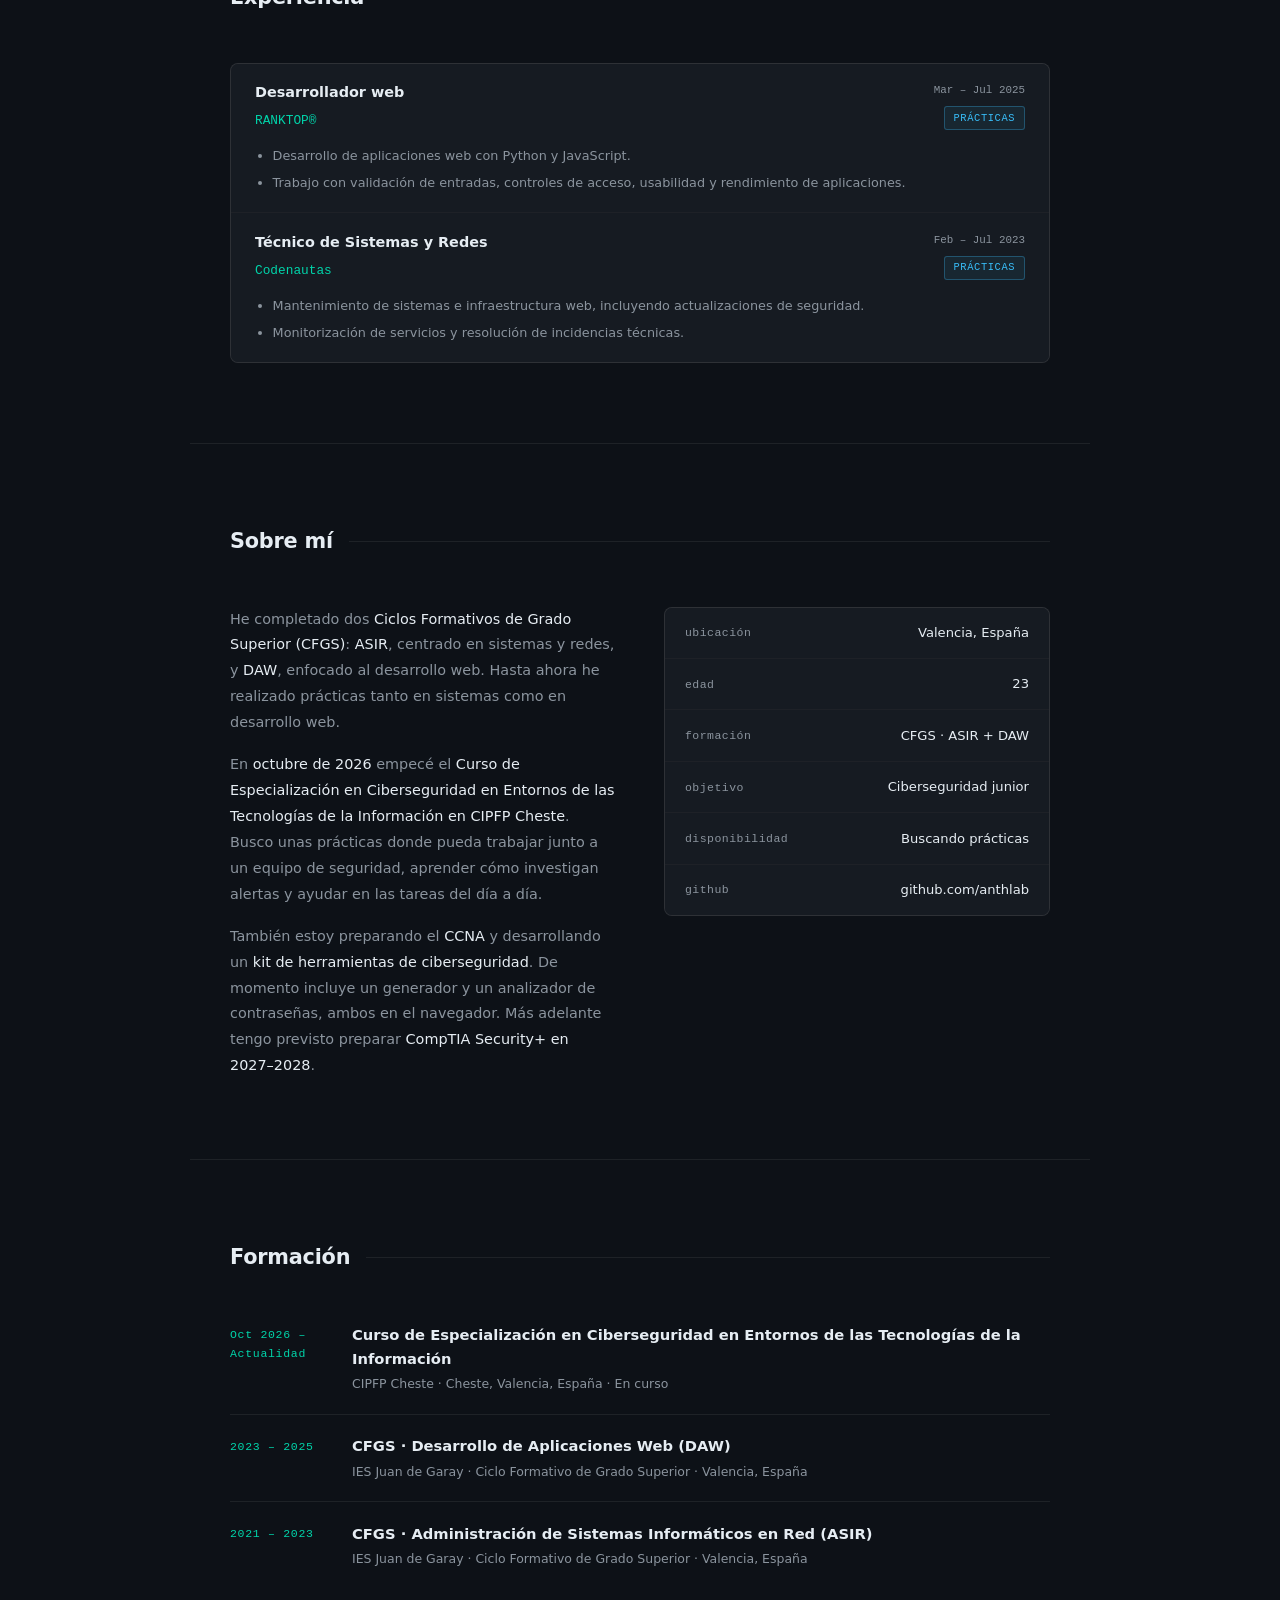
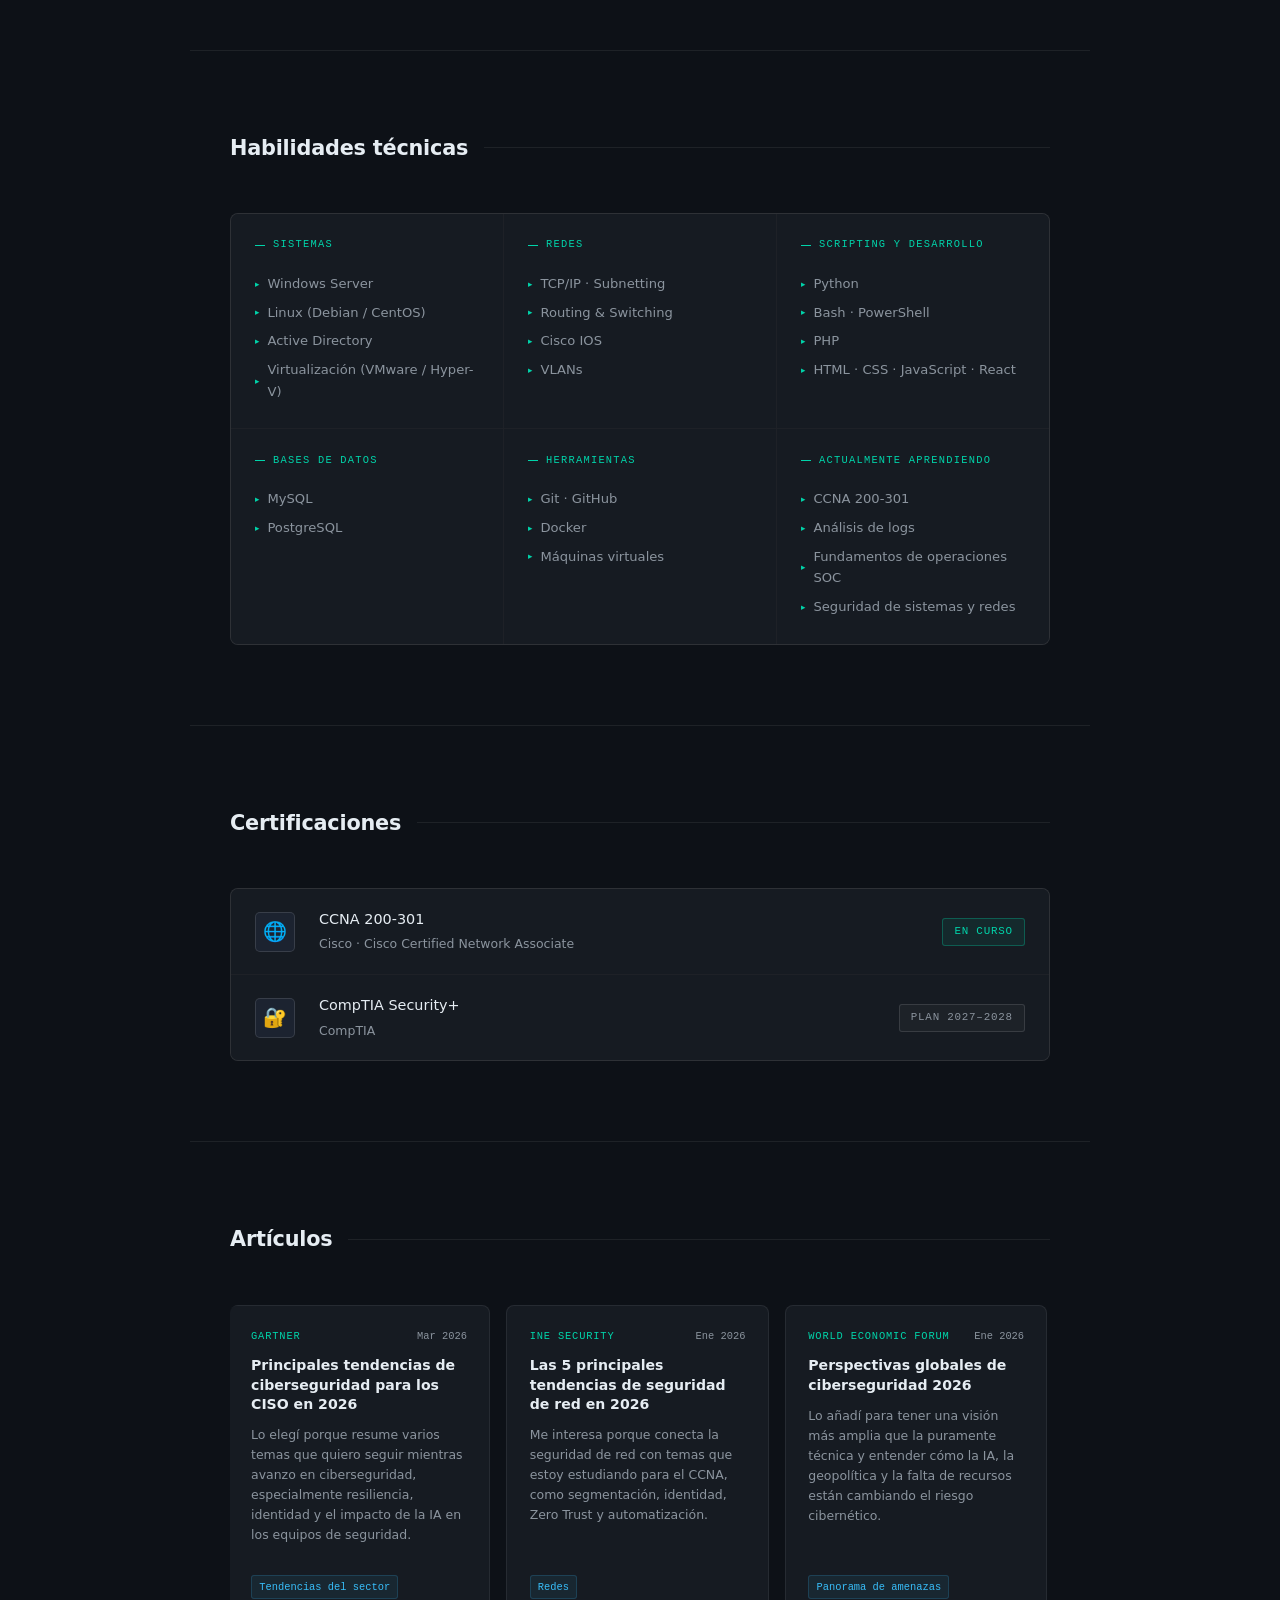
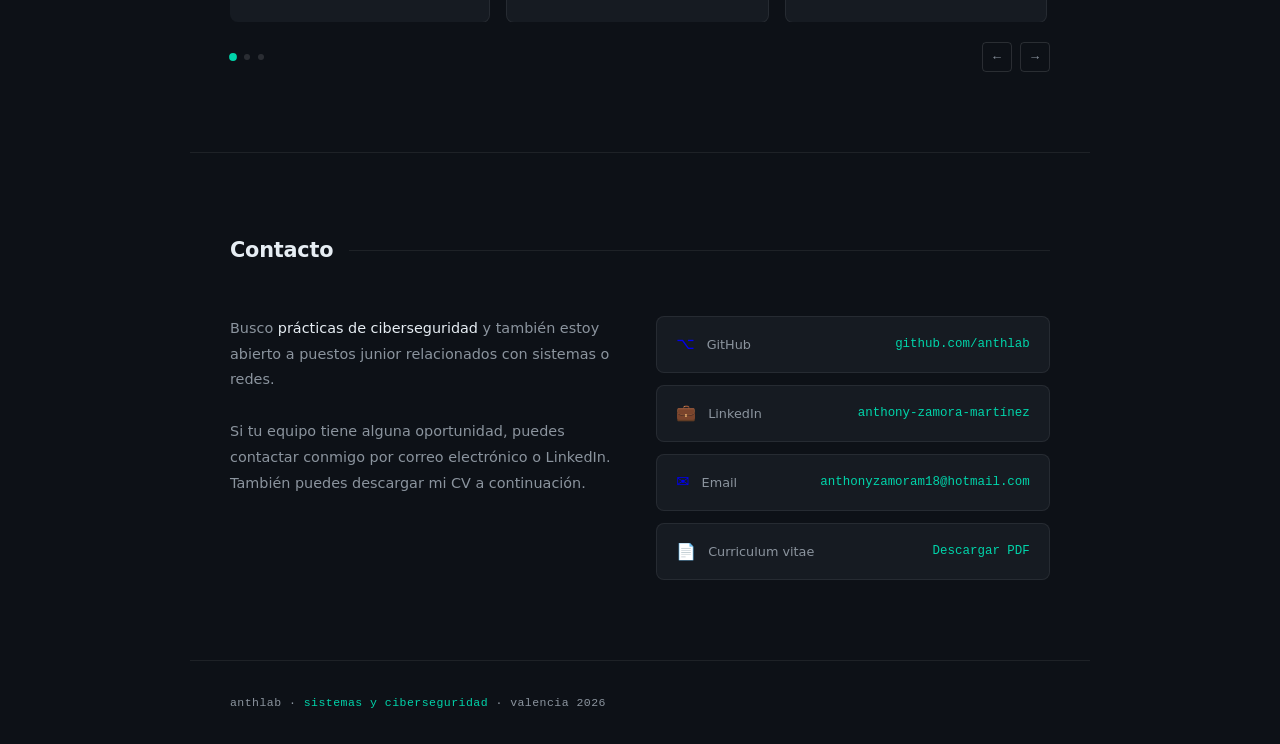
==== commit 2182f104: "add password analyzer He añadido un analizador de contraseñas que analiza la longitud del texto, eje" ====
--- a/anthlab/index.html
+++ b/anthlab/index.html
@@ -1,33 +1,27 @@
 <!DOCTYPE html>
-<html lang="en" data-theme="dark">
+<html lang="es" data-theme="dark">
 <head>
 <meta charset="UTF-8">
 <meta name="viewport" content="width=device-width, initial-scale=1.0">
-<meta name="description" content="Anthony Zamora — ASIR and DAW graduate, cybersecurity student at CIPFP Cheste. Projects, experience and contact.">
-<title>anthlab · Systems & Cybersecurity</title>
-<link rel="stylesheet" href="css/style.css">
+<meta name="description" content="Anthony Zamora — titulado en ASIR y DAW, estudiante de ciberseguridad en CIPFP Cheste. Proyectos, experiencia y contacto.">
+<title>anthlab · Sistemas y Ciberseguridad</title>
+<link rel="stylesheet" href="css/style.css?v=5">
 </head>
 <body>
 
-<div id="cursor">
-  <svg viewBox="0 0 24 24" fill="none" xmlns="http://www.w3.org/2000/svg">
-    <path d="M4 2L4 18L8.5 13.5L12 20L14.5 19L11 12.5L17 12.5L4 2Z" fill="#00d4aa" stroke="#00d4aa" stroke-width="0.5" stroke-linejoin="round"/>
-  </svg>
-</div>
-<div id="progress-bar"></div>
 
 <!-- NAV -->
 <nav id="navbar">
   <a href="#home" class="nav-logo"><span>~/</span>anthlab</a>
   <ul class="nav-links">
-    <li><a href="#projects">Projects</a></li>
-    <li><a href="#experience">Experience</a></li>
-    <li><a href="#about">About</a></li>
-    <li><a href="#education">Education</a></li>
-    <li><a href="#skills">Skills</a></li>
-    <li><a href="#certs">Certs</a></li>
-    <li><a href="#blog">Articles</a></li>
-    <li><a href="#contact">Contact</a></li>
+    <li><a href="#projects">Proyectos</a></li>
+    <li><a href="#experience">Experiencia</a></li>
+    <li><a href="#about">Sobre mí</a></li>
+    <li><a href="#education">Formación</a></li>
+    <li><a href="#skills">Habilidades</a></li>
+    <li><a href="#certs">Certificaciones</a></li>
+    <li><a href="#blog">Artículos</a></li>
+    <li><a href="#contact">Contacto</a></li>
   </ul>
   <div class="nav-right">
     <a href="https://github.com/anthlab" target="_blank" rel="noopener" class="nav-gh">github/anthlab ↗</a>
@@ -36,28 +30,41 @@
 
 <!-- HERO -->
 <div id="home" class="hero-wrap">
-  <canvas id="hero-canvas"></canvas>
   <div class="hero">
-    <div class="hero-status"><span class="dot"></span>cybersecurity student · seeking internships · valencia, spain</div>
+    <div class="hero-status">
+      <span class="dot"></span>
+      estudiante de ciberseguridad · buscando prácticas · valencia, españa
+    </div>
+
     <h1>
       <span class="name">Anthony</span><br>
-      <span class="role">Cybersecurity student</span>
-      <span class="hero-focus">Systems &amp; Networking</span>
+      <span class="role">Estudiante de ciberseguridad</span>
+      <span class="hero-focus">Sistemas y Redes</span>
     </h1>
-    <p class="hero-desc">I'm Anthony, based in Valencia. I have completed ASIR and DAW and started studying cybersecurity at CIPFP Cheste in October 2026. I'm looking for an internship to gain experience in the field.</p>
-    <div class="hero-tags">
-      <span class="tag tag-green">Windows Server</span>
-      <span class="tag tag-green">Linux</span>
-      <span class="tag tag-green">TCP/IP</span>
-      <span class="tag tag-green">Cisco IOS</span>
-      <span class="tag tag-gray">Python</span>
-      <span class="tag tag-gray">Bash</span>
-      <span class="tag tag-gray">JavaScript</span>
-    </div>
+
+    <p class="hero-desc">
+      Soy Anthony, vivo en Valencia. He terminado ASIR y DAW y en octubre de 2026
+      empecé la especialización de ciberseguridad en CIPFP Cheste.
+      Busco unas prácticas para ganar experiencia en el sector.
+    </p>
+
+    <div class="hero-tech">
+      <span class="hero-tech-label">Tecnologías con las que he trabajado</span>
+      <div class="hero-tags">
+        <span class="tag tag-green">Windows Server</span>
+        <span class="tag tag-green">Linux</span>
+        <span class="tag tag-green">TCP/IP</span>
+        <span class="tag tag-green">Cisco IOS</span>
+        <span class="tag tag-gray">Python</span>
+        <span class="tag tag-gray">Bash</span>
+        <span class="tag tag-gray">JavaScript</span>
+      </div>
+    </div>
+
     <div class="hero-cta">
-      <a href="#contact" class="btn btn-solid">Contact me</a>
+      <a href="#contact" class="btn btn-solid">Contactar</a>
       <a href="https://github.com/anthlab" target="_blank" rel="noopener" class="btn btn-outline">GitHub ↗</a>
-      <a href="assets/documents/CV-Anthony_Zamora.pdf" download class="btn btn-outline">Download CV ↗</a>
+      <a href="assets/documents/CV-Anthony_Zamora.pdf" download class="btn btn-outline">Descargar CV ↗</a>
     </div>
   </div>
 </div>
@@ -65,41 +72,22 @@
 <!-- PROJECTS -->
 <section id="projects" class="full-border">
   <div class="section-header reveal">
-    <span class="section-num">01</span>
-    <h2 class="section-title">Projects</h2>
+    <h2 class="section-title">Proyectos</h2>
     <div class="section-line"></div>
   </div>
   <div class="projects-grid">
     <div class="project-card reveal reveal-delay-1">
-      <div class="project-top"><span class="project-icon">🔐</span><span class="coming-label">In development</span></div>
-      <div class="project-title">Cybersecurity Toolkit</div>
-      <div class="project-desc">Security tools that run in the browser. The password generator is the first working module. Next, I plan to add password analysis, IP analysis and checks for suspicious URL patterns.</div>
+      <div class="project-top"><span class="project-icon">🔐</span><span class="coming-label">En desarrollo</span></div>
+      <div class="project-title">Kit de herramientas de ciberseguridad</div>
+      <div class="project-desc">Estoy reuniendo pequeñas herramientas de seguridad que funcionan en el navegador. Ya incluye un generador de contraseñas y un analizador que revisa la longitud, las repeticiones y algunos patrones habituales. Iré añadiendo más utilidades a medida que las desarrolle.</div>
       <div class="project-tags"><span class="ptag">HTML</span><span class="ptag">CSS</span><span class="ptag">JavaScript</span><span class="ptag">Web Crypto</span></div>
-      <a class="project-link" href="projects/cybersecurity-toolkit/">Project notes <span aria-hidden="true">→</span></a>
+      <a class="project-link" href="projects/cybersecurity-toolkit/">Ver proyecto <span aria-hidden="true">→</span></a>
     </div>
     <div class="project-card coming reveal reveal-delay-2">
-      <div class="project-top"><span class="project-icon">📋</span><span class="coming-label">Planned</span></div>
-      <div class="project-title">SOC Log Analyzer</div>
-      <div class="project-desc">A tool to read authentication logs, group failed logins by IP and flag possible brute-force attempts. I plan to add a dashboard to filter events and review the results.</div>
-      <div class="project-tags"><span class="ptag">Python</span><span class="ptag">Log Analysis</span><span class="ptag">Streamlit</span></div>
-    </div>
-    <div class="project-card coming reveal reveal-delay-3">
-      <div class="project-top"><span class="project-icon">🌐</span><span class="coming-label">Planned</span></div>
-      <div class="project-title">Network Security Monitor</div>
-      <div class="project-desc">A view of active connections, listening ports and their associated processes. The aim is to practise network analysis and write rules for connections that need a closer look.</div>
-      <div class="project-tags"><span class="ptag">Python</span><span class="ptag">psutil</span><span class="ptag">Networking</span></div>
-    </div>
-    <div class="project-card coming reveal reveal-delay-1">
-      <div class="project-top"><span class="project-icon">🐧</span><span class="coming-label">Planned</span></div>
-      <div class="project-title">Linux Security Auditor</div>
-      <div class="project-desc">A script to check users, SSH settings and file permissions on a Linux VM. I plan to export the findings as a report with suggestions for each issue.</div>
-      <div class="project-tags"><span class="ptag">Python</span><span class="ptag">Linux</span><span class="ptag">SSH</span></div>
-    </div>
-    <div class="project-card coming reveal reveal-delay-2">
-      <div class="project-top"><span class="project-icon">🛡️</span><span class="coming-label">Planned</span></div>
-      <div class="project-title">Mini-SIEM / Blue Team Lab</div>
-      <div class="project-desc">A longer-term lab project combining log collection, detection rules and alerts. I want to simulate incidents in a local VM environment and document how I detect, investigate and respond to them.</div>
-      <div class="project-tags"><span class="ptag">Python</span><span class="ptag">Linux</span><span class="ptag">Detection Rules</span><span class="ptag">Virtual Machines</span></div>
+      <div class="project-top"><span class="project-icon">📋</span><span class="coming-label">Próximo proyecto</span></div>
+      <div class="project-title">Analizador de logs para SOC</div>
+      <div class="project-desc">Mi siguiente proyecto será una herramienta sencilla en Python para leer logs de autenticación, agrupar intentos fallidos por IP y detectar patrones que merezcan una revisión más detallada.</div>
+      <div class="project-tags"><span class="ptag">Python</span><span class="ptag">Logs</span><span class="ptag">SOC</span></div>
     </div>
   </div>
 </section>
@@ -107,53 +95,39 @@
 <!-- EXPERIENCE -->
 <section id="experience" class="full-border">
   <div class="section-header reveal">
-    <span class="section-num">02</span>
-    <h2 class="section-title">Experience</h2>
+    <h2 class="section-title">Experiencia</h2>
     <div class="section-line"></div>
   </div>
   <div class="exp-list reveal">
-
     <div class="exp-item">
-      <span class="exp-role">IT Systems &amp; Junior DevOps Engineer</span>
-      <div class="exp-meta">
-        <span class="exp-company">Hackapet</span>
-
-      </div>
-      <div class="exp-right">
-        <span class="exp-period">Jun 2024 – Present</span>
-        <span class="exp-type type-volunteer">Volunteer</span>
-      </div>
-    </div>
-
-    <div class="exp-item">
-      <span class="exp-role">Web Developer</span>
+      <span class="exp-role">Desarrollador web</span>
       <div class="exp-meta">
         <span class="exp-company">RANKTOP®</span>
 
       </div>
       <div class="exp-right">
         <span class="exp-period">Mar – Jul 2025</span>
-        <span class="exp-type type-internship">Internship</span>
+        <span class="exp-type type-internship">Prácticas</span>
       </div>
       <ul class="exp-details">
-        <li>Developed web applications with Python and JavaScript.</li>
-        <li>Worked on input validation, access controls, usability and application performance.</li>
+        <li>Desarrollo de aplicaciones web con Python y JavaScript.</li>
+        <li>Trabajo con validación de entradas, controles de acceso, usabilidad y rendimiento de aplicaciones.</li>
       </ul>
     </div>
 
     <div class="exp-item">
-      <span class="exp-role">IT Systems &amp; Network Technician</span>
+      <span class="exp-role">Técnico de Sistemas y Redes</span>
       <div class="exp-meta">
         <span class="exp-company">Codenautas</span>
 
       </div>
       <div class="exp-right">
         <span class="exp-period">Feb – Jul 2023</span>
-        <span class="exp-type type-internship">Internship</span>
+        <span class="exp-type type-internship">Prácticas</span>
       </div>
       <ul class="exp-details">
-        <li>Maintained systems and web infrastructure, including security updates.</li>
-        <li>Monitored services and resolved technical incidents.</li>
+        <li>Mantenimiento de sistemas e infraestructura web, incluyendo actualizaciones de seguridad.</li>
+        <li>Monitorización de servicios y resolución de incidencias técnicas.</li>
       </ul>
     </div>
 
@@ -163,22 +137,21 @@
 <!-- ABOUT -->
 <section id="about" class="full-border">
   <div class="section-header reveal">
-    <span class="section-num">03</span>
-    <h2 class="section-title">About me</h2>
+    <h2 class="section-title">Sobre mí</h2>
     <div class="section-line"></div>
   </div>
   <div class="about-grid reveal">
     <div class="about-text">
-      <p>I completed two <strong>Ciclos Formativos de Grado Superior (CFGS)</strong>: <strong>ASIR</strong> in systems and networking, and <strong>DAW</strong> in web development. My experience so far includes internships in systems and web development, as well as volunteer work at Hackapet.</p>
-      <p>In <strong>October 2026</strong>, I started the <strong>Specialization in Cybersecurity in Information Technology Environments at CIPFP Cheste</strong>. I'm looking for an internship where I can work with a security team, learn how they investigate alerts and help with everyday tasks.</p>
-      <p>I'm also preparing for the <strong>CCNA</strong> and working on a <strong>Cybersecurity Toolkit</strong>, starting with a browser-based password generator. I plan to take <strong>CompTIA Security+ in 2027–2028</strong>.</p>
+      <p>He completado dos <strong>Ciclos Formativos de Grado Superior (CFGS)</strong>: <strong>ASIR</strong>, centrado en sistemas y redes, y <strong>DAW</strong>, enfocado al desarrollo web. Hasta ahora he realizado prácticas tanto en sistemas como en desarrollo web.</p>
+      <p>En <strong>octubre de 2026</strong> empecé el <strong>Curso de Especialización en Ciberseguridad en Entornos de las Tecnologías de la Información en CIPFP Cheste</strong>. Busco unas prácticas donde pueda trabajar junto a un equipo de seguridad, aprender cómo investigan alertas y ayudar en las tareas del día a día.</p>
+      <p>También estoy preparando el <strong>CCNA</strong> y desarrollando un <strong>kit de herramientas de ciberseguridad</strong>. De momento incluye un generador y un analizador de contraseñas, ambos en el navegador. Más adelante tengo previsto preparar <strong>CompTIA Security+ en 2027–2028</strong>.</p>
     </div>
     <div class="about-stats">
-      <div class="stat-row"><span class="stat-label">location</span><span class="stat-val">Valencia, Spain</span></div>
-      <div class="stat-row"><span class="stat-label">age</span><span class="stat-val">23</span></div>
-      <div class="stat-row"><span class="stat-label">education</span><span class="stat-val">CFGS · ASIR + DAW</span></div>
-      <div class="stat-row"><span class="stat-label">goal</span><span class="stat-val">Junior Cybersecurity</span></div>
-      <div class="stat-row"><span class="stat-label">availability</span><span class="stat-val">Seeking internships</span></div>
+      <div class="stat-row"><span class="stat-label">ubicación</span><span class="stat-val">Valencia, España</span></div>
+      <div class="stat-row"><span class="stat-label">edad</span><span class="stat-val">23</span></div>
+      <div class="stat-row"><span class="stat-label">formación</span><span class="stat-val">CFGS · ASIR + DAW</span></div>
+      <div class="stat-row"><span class="stat-label">objetivo</span><span class="stat-val">Ciberseguridad junior</span></div>
+      <div class="stat-row"><span class="stat-label">disponibilidad</span><span class="stat-val">Buscando prácticas</span></div>
       <div class="stat-row"><span class="stat-label">github</span><span class="stat-val">github.com/anthlab</span></div>
     </div>
   </div>
@@ -187,30 +160,29 @@
 <!-- EDUCATION -->
 <section id="education" class="full-border">
   <div class="section-header reveal">
-    <span class="section-num">04</span>
-    <h2 class="section-title">Education</h2>
+    <h2 class="section-title">Formación</h2>
     <div class="section-line"></div>
   </div>
   <div class="edu-list reveal">
     <div class="edu-item">
-      <span class="edu-year">Oct 2026 – Present</span>
+      <span class="edu-year">Oct 2026 – Actualidad</span>
       <div class="edu-content">
-        <div class="edu-degree">Specialization in Cybersecurity in Information Technology Environments</div>
-        <div class="edu-school">CIPFP Cheste · Cheste, Valencia, Spain · In progress</div>
+        <div class="edu-degree">Curso de Especialización en Ciberseguridad en Entornos de las Tecnologías de la Información</div>
+        <div class="edu-school">CIPFP Cheste · Cheste, Valencia, España · En curso</div>
       </div>
     </div>
     <div class="edu-item">
       <span class="edu-year">2023 – 2025</span>
       <div class="edu-content">
         <div class="edu-degree">CFGS · Desarrollo de Aplicaciones Web (DAW)</div>
-        <div class="edu-school">IES Juan de Garay · Ciclo Formativo de Grado Superior · Valencia, Spain</div>
+        <div class="edu-school">IES Juan de Garay · Ciclo Formativo de Grado Superior · Valencia, España</div>
       </div>
     </div>
     <div class="edu-item">
       <span class="edu-year">2021 – 2023</span>
       <div class="edu-content">
         <div class="edu-degree">CFGS · Administración de Sistemas Informáticos en Red (ASIR)</div>
-        <div class="edu-school">IES Juan de Garay · Ciclo Formativo de Grado Superior · Valencia, Spain</div>
+        <div class="edu-school">IES Juan de Garay · Ciclo Formativo de Grado Superior · Valencia, España</div>
       </div>
     </div>
   </div>
@@ -219,37 +191,35 @@
 <!-- SKILLS -->
 <section id="skills" class="full-border">
   <div class="section-header reveal">
-    <span class="section-num">05</span>
-    <h2 class="section-title">Technical skills</h2>
+    <h2 class="section-title">Habilidades técnicas</h2>
     <div class="section-line"></div>
   </div>
   <div class="skills-grid reveal">
-    <div class="skill-group"><div class="skill-group-label">Systems</div><ul class="skill-list"><li>Windows Server</li><li>Linux (Debian / CentOS)</li><li>Active Directory</li><li>Virtualization (VMware / Hyper-V)</li></ul></div>
-    <div class="skill-group"><div class="skill-group-label">Networking</div><ul class="skill-list"><li>TCP/IP · Subnetting</li><li>Routing &amp; Switching</li><li>Cisco IOS</li><li>VLANs · VPNs</li></ul></div>
-    <div class="skill-group"><div class="skill-group-label">Cloud &amp; DevOps</div><ul class="skill-list"><li>AWS (EC2, S3, IAM)</li><li>Microsoft Azure</li><li>Docker</li><li>Infrastructure as Code</li></ul></div>
-    <div class="skill-group"><div class="skill-group-label">Scripting &amp; Dev</div><ul class="skill-list"><li>Python</li><li>Bash · PowerShell</li><li>Java · PHP</li><li>HTML · CSS · JS · React</li></ul></div>
-    <div class="skill-group"><div class="skill-group-label">Databases</div><ul class="skill-list"><li>MySQL</li><li>PostgreSQL</li></ul></div>
-    <div class="skill-group"><div class="skill-group-label">Cybersecurity</div><ul class="skill-list"><li>OWASP fundamentals</li><li>Network traffic analysis</li><li>System hardening</li><li>Identity management (IAM)</li></ul></div>
+    <div class="skill-group"><div class="skill-group-label">Sistemas</div><ul class="skill-list"><li>Windows Server</li><li>Linux (Debian / CentOS)</li><li>Active Directory</li><li>Virtualización (VMware / Hyper-V)</li></ul></div>
+    <div class="skill-group"><div class="skill-group-label">Redes</div><ul class="skill-list"><li>TCP/IP · Subnetting</li><li>Routing &amp; Switching</li><li>Cisco IOS</li><li>VLANs</li></ul></div>
+    <div class="skill-group"><div class="skill-group-label">Scripting y desarrollo</div><ul class="skill-list"><li>Python</li><li>Bash · PowerShell</li><li>PHP</li><li>HTML · CSS · JavaScript · React</li></ul></div>
+    <div class="skill-group"><div class="skill-group-label">Bases de datos</div><ul class="skill-list"><li>MySQL</li><li>PostgreSQL</li></ul></div>
+    <div class="skill-group"><div class="skill-group-label">Herramientas</div><ul class="skill-list"><li>Git · GitHub</li><li>Docker</li><li>Máquinas virtuales</li></ul></div>
+    <div class="skill-group"><div class="skill-group-label">Actualmente aprendiendo</div><ul class="skill-list"><li>CCNA 200-301</li><li>Análisis de logs</li><li>Fundamentos de operaciones SOC</li><li>Seguridad de sistemas y redes</li></ul></div>
   </div>
 </section>
 
 <!-- CERTS -->
 <section id="certs" class="full-border">
   <div class="section-header reveal">
-    <span class="section-num">06</span>
-    <h2 class="section-title">Certifications</h2>
+    <h2 class="section-title">Certificaciones</h2>
     <div class="section-line"></div>
   </div>
   <div class="certs-list reveal">
     <div class="cert-row">
       <div class="cert-logo">🌐</div>
       <div class="cert-info"><div class="cert-name">CCNA 200-301</div><div class="cert-issuer">Cisco · Cisco Certified Network Associate</div></div>
-      <div class="cert-progress-wrap"><span class="cert-badge badge-active">In progress</span></div>
+      <div class="cert-progress-wrap"><span class="cert-badge badge-active">En curso</span></div>
     </div>
     <div class="cert-row">
       <div class="cert-logo">🔐</div>
       <div class="cert-info"><div class="cert-name">CompTIA Security+</div><div class="cert-issuer">CompTIA</div></div>
-      <div class="cert-progress-wrap"><span class="cert-badge badge-planned">Roadmap 2027–2028</span></div>
+      <div class="cert-progress-wrap"><span class="cert-badge badge-planned">Plan 2027–2028</span></div>
     </div>
   </div>
 </section>
@@ -257,8 +227,7 @@
 <!-- BLOG -->
 <section id="blog" class="full-border">
   <div class="section-header reveal">
-    <span class="section-num">07</span>
-    <h2 class="section-title">Articles</h2>
+    <h2 class="section-title">Artículos</h2>
     <div class="section-line"></div>
   </div>
   <div class="carousel-wrap reveal">
@@ -266,44 +235,44 @@
       <div class="carousel-track" id="carousel-track">
 
         <a href="https://www.gartner.com/en/articles/top-cybersecurity-trends-2026" target="_blank" rel="noopener" class="blog-card">
-          <div class="blog-card-meta"><span class="blog-card-source">Gartner</span><span class="blog-card-date">Apr 2026</span></div>
-          <div class="blog-card-title">Top Cybersecurity Trends CISOs Must Act on in 2026</div>
-          <div class="blog-card-desc">An overview of cybersecurity trends and the issues facing security teams in 2026.</div>
-          <span class="blog-card-tag">Industry trends</span>
+          <div class="blog-card-meta"><span class="blog-card-source">Gartner</span><span class="blog-card-date">Mar 2026</span></div>
+          <div class="blog-card-title">Principales tendencias de ciberseguridad para los CISO en 2026</div>
+          <div class="blog-card-desc">Lo elegí porque resume varios temas que quiero seguir mientras avanzo en ciberseguridad, especialmente resiliencia, identidad y el impacto de la IA en los equipos de seguridad.</div>
+          <span class="blog-card-tag">Tendencias del sector</span>
         </a>
 
         <a href="https://ine.com/newsroom/ine-releases-top-5-network-security-trends-of-2026" target="_blank" rel="noopener" class="blog-card">
-          <div class="blog-card-meta"><span class="blog-card-source">INE Security</span><span class="blog-card-date">Jan 2026</span></div>
-          <div class="blog-card-title">Top 5 Network Security Trends of 2026</div>
-          <div class="blog-card-desc">A look at identity security, Zero Trust and other network security topics.</div>
-          <span class="blog-card-tag">Networking</span>
-        </a>
-
-        <a href="https://reports.weforum.org/docs/WEF_Global_Cybersecurity_Outlook_2026.pdf" target="_blank" rel="noopener" class="blog-card">
-          <div class="blog-card-meta"><span class="blog-card-source">World Economic Forum</span><span class="blog-card-date">2026</span></div>
-          <div class="blog-card-title">Global Cybersecurity Outlook 2026</div>
-          <div class="blog-card-desc">An annual report on cybersecurity risks and the challenges facing organisations.</div>
-          <span class="blog-card-tag">Threat landscape</span>
+          <div class="blog-card-meta"><span class="blog-card-source">INE Security</span><span class="blog-card-date">Ene 2026</span></div>
+          <div class="blog-card-title">Las 5 principales tendencias de seguridad de red en 2026</div>
+          <div class="blog-card-desc">Me interesa porque conecta la seguridad de red con temas que estoy estudiando para el CCNA, como segmentación, identidad, Zero Trust y automatización.</div>
+          <span class="blog-card-tag">Redes</span>
+        </a>
+
+        <a href="https://www.weforum.org/publications/global-cybersecurity-outlook-2026/" target="_blank" rel="noopener" class="blog-card">
+          <div class="blog-card-meta"><span class="blog-card-source">World Economic Forum</span><span class="blog-card-date">Ene 2026</span></div>
+          <div class="blog-card-title">Perspectivas globales de ciberseguridad 2026</div>
+          <div class="blog-card-desc">Lo añadí para tener una visión más amplia que la puramente técnica y entender cómo la IA, la geopolítica y la falta de recursos están cambiando el riesgo cibernético.</div>
+          <span class="blog-card-tag">Panorama de amenazas</span>
         </a>
 
         <a href="https://www.darkreading.com/threat-intelligence/cybersecurity-predictions-for-2026-navigating-the-future-of-digital-threats" target="_blank" rel="noopener" class="blog-card">
-          <div class="blog-card-meta"><span class="blog-card-source">Dark Reading</span><span class="blog-card-date">Jan 2026</span></div>
-          <div class="blog-card-title">Cybersecurity Predictions for 2026: The Future of Digital Threats</div>
-          <div class="blog-card-desc">Predictions about social engineering and other threats in 2026.</div>
-          <span class="blog-card-tag">Threat intelligence</span>
+          <div class="blog-card-meta"><span class="blog-card-source">Dark Reading</span><span class="blog-card-date">Ene 2026</span></div>
+          <div class="blog-card-title">Predicciones de ciberseguridad para 2026: el futuro de las amenazas digitales</div>
+          <div class="blog-card-desc">Lo elegí para comparar las predicciones del sector con los problemas que aparecen durante el año, sobre todo el uso de IA en ataques y la importancia de la recuperación.</div>
+          <span class="blog-card-tag">Inteligencia de amenazas</span>
         </a>
 
         <a href="https://www.globaltechcouncil.org/cyber-security/cybersecurity-facts-2026/" target="_blank" rel="noopener" class="blog-card">
           <div class="blog-card-meta"><span class="blog-card-source">Global Tech Council</span><span class="blog-card-date">Jun 2026</span></div>
-          <div class="blog-card-title">Cybersecurity Facts for 2026: Key Trends & Data</div>
-          <div class="blog-card-desc">A collection of cybersecurity statistics and trends for 2026.</div>
-          <span class="blog-card-tag">Data & stats</span>
+          <div class="blog-card-title">Datos de ciberseguridad para 2026: tendencias y cifras clave</div>
+          <div class="blog-card-desc">Me resulta útil como recopilación de cifras y ejemplos para poner contexto a amenazas como ransomware, vulnerabilidades y ataques a la cadena de suministro.</div>
+          <span class="blog-card-tag">Datos y estadísticas</span>
         </a>
 
         <a href="https://www.securityweek.com/cyber-insights-2026-zero-trust-and-following-the-path/" target="_blank" rel="noopener" class="blog-card">
-          <div class="blog-card-meta"><span class="blog-card-source">SecurityWeek</span><span class="blog-card-date">Jan 2026</span></div>
-          <div class="blog-card-title">Cyber Insights 2026: Zero Trust and Following the Path</div>
-          <div class="blog-card-desc">A discussion of Zero Trust and the practical challenges of implementing it.</div>
+          <div class="blog-card-meta"><span class="blog-card-source">SecurityWeek</span><span class="blog-card-date">Ene 2026</span></div>
+          <div class="blog-card-title">Cyber Insights 2026: Zero Trust y su camino de implementación</div>
+          <div class="blog-card-desc">Lo guardé porque explica Zero Trust como un proceso continuo y no como un producto, algo que ayuda a entender mejor cómo encajan identidad, acceso y segmentación.</div>
           <span class="blog-card-tag">Zero Trust</span>
         </a>
 
@@ -322,15 +291,14 @@
 <!-- CONTACT -->
 <section id="contact" class="full-border">
   <div class="section-header reveal">
-    <span class="section-num">08</span>
-    <h2 class="section-title">Contact</h2>
+    <h2 class="section-title">Contacto</h2>
     <div class="section-line"></div>
   </div>
   <div class="contact-grid reveal">
     <div class="contact-intro">
-      <p>I'm looking for <strong>cybersecurity internships</strong> and am also open to junior roles in systems or networking.</p>
+      <p>Busco <strong>prácticas de ciberseguridad</strong> y también estoy abierto a puestos junior relacionados con sistemas o redes.</p>
       <br>
-      <p>If your team has an opening, you can contact me by email or LinkedIn. My CV is available below.</p>
+      <p>Si tu equipo tiene alguna oportunidad, puedes contactar conmigo por correo electrónico o LinkedIn. También puedes descargar mi CV a continuación.</p>
     </div>
     <div class="contact-links">
       <a href="https://github.com/anthlab" target="_blank" rel="noopener" class="contact-link">
@@ -343,16 +311,16 @@
         <span class="contact-link-icon">✉</span><span class="contact-link-label">Email</span><span class="contact-link-val">anthonyzamoram18@hotmail.com</span>
       </a>
       <a href="assets/documents/CV-Anthony_Zamora.pdf" download class="contact-link">
-        <span class="contact-link-icon">📄</span><span class="contact-link-label">Curriculum vitae</span><span class="contact-link-val">Download PDF</span>
+        <span class="contact-link-icon">📄</span><span class="contact-link-label">Curriculum vitae</span><span class="contact-link-val">Descargar PDF</span>
       </a>
     </div>
   </div>
 </section>
 
 <footer>
-  <span class="footer-text">anthlab · <span>systems &amp; cybersecurity</span> · valencia 2026</span>
+  <span class="footer-text">anthlab · <span>sistemas y ciberseguridad</span> · valencia 2026</span>
 </footer>
 
-<script src="js/main.js"></script>
+<script src="js/main.js?v=2"></script>
 </body>
 </html>
--- a/anthlab/css/style.css
+++ b/anthlab/css/style.css
@@ -1,545 +1,1232 @@
-  *, *::before, *::after { margin: 0; padding: 0; box-sizing: border-box; }
-
-  :root {
-    --bg:      #0d1117;
-    --bg2:     #161b22;
-    --bg3:     #1c2330;
-    --accent:  #00d4aa;
-    --accent2: #38bdf8;
-    --text:    #e6edf3;
-    --text2:   #8b949e;
-    --border:  rgba(255,255,255,0.07);
-    --border2: rgba(255,255,255,0.12);
-    --glass:   rgba(22,27,34,0.55);
-    --radius:  8px;
-    --shadow:  0 8px 32px rgba(0,0,0,0.4);
-  }
-
-
-  html { scroll-behavior: smooth; }
-  body {
-    font-family: 'Segoe UI', system-ui, -apple-system, sans-serif;
-    background: var(--bg);
-    color: var(--text);
-    line-height: 1.65;
-    font-size: 16px;
-    overflow-x: hidden;
-    cursor: none;
-    transition: background 0.4s, color 0.4s;
-  }
-  ::-webkit-scrollbar { width: 5px; }
-  ::-webkit-scrollbar-track { background: var(--bg); }
-  ::-webkit-scrollbar-thumb { background: var(--bg3); border-radius: 3px; }
-
-  /* ── CUSTOM CURSOR — green arrow ── */
-  #cursor {
-    position: fixed;
-    width: 24px; height: 24px;
-    pointer-events: none;
-    z-index: 9999;
-    transform: translate(0, 0);
-    transition: opacity 0.2s;
-  }
-  #cursor svg {
-    width: 100%; height: 100%;
-    filter: drop-shadow(0 0 4px rgba(0,212,170,0.7));
-    transition: transform 0.2s;
-  }
-  body:has(a:hover) #cursor svg, body:has(button:hover) #cursor svg { transform: scale(1.2); }
-
-  /* ── PROGRESS BAR ── */
-  #progress-bar {
-    position: fixed; top: 0; left: 0;
-    height: 2px; width: 0%;
-    background: linear-gradient(90deg, var(--accent), var(--accent2));
-    z-index: 999;
-    transition: width 0.08s linear;
-  }
-
-  /* ── CANVAS ── */
-  #hero-canvas {
-    position: absolute; top: 0; left: 0;
-    width: 100%; height: 100%;
-    pointer-events: none;
-    opacity: 0.3;
-  }
-
-  /* ── REVEAL ── */
-  .reveal {
+*,
+*::before,
+*::after {
+  margin: 0;
+  padding: 0;
+  box-sizing: border-box;
+}
+
+:root {
+  --bg: #0d1117;
+  --bg2: #161b22;
+  --bg3: #1c2330;
+  --accent: #00d4aa;
+  --accent2: #38bdf8;
+  --text: #e6edf3;
+  --text2: #8b949e;
+  --border: rgba(255, 255, 255, 0.07);
+  --border2: rgba(255, 255, 255, 0.12);
+  --glass: rgba(22, 27, 34, 0.55);
+  --radius: 8px;
+  --shadow: 0 8px 32px rgba(0, 0, 0, 0.4);
+}
+
+/* ── CURSOR NATIVO DEL NAVEGADOR ── */
+html,
+body {
+  cursor: auto !important;
+}
+a,
+button,
+[role="button"],
+.btn,
+.carousel-btn,
+.carousel-dot {
+  cursor: pointer !important;
+}
+input,
+textarea {
+  cursor: text !important;
+}
+
+html {
+  scroll-behavior: smooth;
+}
+body {
+  font-family:
+    "Segoe UI",
+    system-ui,
+    -apple-system,
+    sans-serif;
+  background: var(--bg);
+  color: var(--text);
+  line-height: 1.65;
+  font-size: 16px;
+  overflow-x: hidden;
+  transition:
+    background 0.4s,
+    color 0.4s;
+}
+::-webkit-scrollbar {
+  width: 5px;
+}
+::-webkit-scrollbar-track {
+  background: var(--bg);
+}
+::-webkit-scrollbar-thumb {
+  background: var(--bg3);
+  border-radius: 3px;
+}
+
+/* ── REVEAL ── */
+.reveal {
+  opacity: 0;
+  transform: translateY(28px);
+  transition:
+    opacity 0.7s ease,
+    transform 0.7s ease;
+}
+.reveal.visible {
+  opacity: 1;
+  transform: translateY(0);
+}
+.reveal-delay-1 {
+  transition-delay: 0.1s;
+}
+.reveal-delay-2 {
+  transition-delay: 0.2s;
+}
+.reveal-delay-3 {
+  transition-delay: 0.3s;
+}
+
+/* ── NAV ── */
+nav {
+  position: sticky;
+  top: 0;
+  z-index: 200;
+  display: flex;
+  justify-content: space-between;
+  align-items: center;
+  padding: 1rem 2.5rem;
+  background: rgba(13, 17, 23, 0.88);
+  backdrop-filter: blur(16px);
+  border-bottom: 1px solid var(--border);
+  transition:
+    box-shadow 0.3s,
+    background 0.4s;
+}
+
+nav.scrolled {
+  box-shadow: 0 4px 30px rgba(0, 0, 0, 0.3);
+}
+.nav-logo {
+  font-family: "Courier New", monospace;
+  font-size: 0.9rem;
+  color: var(--accent);
+  letter-spacing: 0.04em;
+  text-decoration: none;
+}
+.nav-logo span {
+  color: var(--text2);
+}
+.nav-links {
+  display: flex;
+  gap: 2rem;
+  list-style: none;
+}
+.nav-links a {
+  color: var(--text2);
+  text-decoration: none;
+  font-size: 0.8rem;
+  text-transform: uppercase;
+  letter-spacing: 0.08em;
+  transition: color 0.2s;
+  position: relative;
+}
+.nav-links a::after {
+  content: "";
+  position: absolute;
+  bottom: -3px;
+  left: 0;
+  width: 0;
+  height: 1px;
+  background: var(--accent);
+  transition: width 0.3s;
+}
+.nav-links a:hover {
+  color: var(--accent);
+}
+.nav-links a:hover::after {
+  width: 100%;
+}
+.nav-right {
+  display: flex;
+  align-items: center;
+  gap: 0.75rem;
+}
+.nav-gh {
+  font-family: "Courier New", monospace;
+  font-size: 0.78rem;
+  color: var(--accent);
+  text-decoration: none;
+  border: 1px solid rgba(0, 212, 170, 0.25);
+  padding: 0.35rem 0.85rem;
+  border-radius: var(--radius);
+  transition:
+    background 0.2s,
+    box-shadow 0.2s;
+}
+.nav-gh:hover {
+  background: rgba(0, 212, 170, 0.08);
+  box-shadow: 0 0 12px rgba(0, 212, 170, 0.15);
+}
+
+/* ── HERO ── */
+.hero-wrap {
+  position: relative;
+  overflow: hidden;
+  min-height: calc(100svh - 64px);
+}
+
+.hero {
+  position: relative;
+  z-index: 1;
+  min-height: calc(100svh - 64px);
+  display: flex;
+  flex-direction: column;
+  justify-content: center;
+  max-width: 900px;
+  margin: 0 auto;
+  padding: 2.25rem 2.5rem 2rem;
+}
+
+.hero-status {
+  display: inline-flex;
+  align-items: center;
+  gap: 0.5rem;
+  width: fit-content;
+  font-family: "Courier New", monospace;
+  font-size: 0.75rem;
+  color: var(--accent);
+  letter-spacing: 0.12em;
+  text-transform: uppercase;
+  margin-bottom: 1.15rem;
+  animation: fadeDown 0.8s ease both;
+}
+
+.dot {
+  width: 7px;
+  height: 7px;
+  border-radius: 50%;
+  background: var(--accent);
+  box-shadow: 0 0 6px var(--accent);
+  animation: pulse 2s ease-in-out infinite;
+}
+
+.hero h1 {
+  margin: 0;
+  font-size: clamp(2.45rem, 5vw, 3.8rem);
+  font-weight: 700;
+  letter-spacing: -0.03em;
+  line-height: 1.05;
+  animation: fadeUp 0.9s 0.2s ease both;
+}
+
+.hero h1 .name {
+  color: var(--text);
+}
+.hero h1 .role {
+  color: var(--accent);
+}
+
+.hero h1 .hero-focus {
+  display: block;
+  margin-top: 0.6rem;
+  font-size: 0.42em;
+  font-weight: 400;
+  line-height: 1.4;
+  letter-spacing: 0;
+  color: var(--text2);
+}
+
+.hero-desc {
+  max-width: 620px;
+  margin: 1.25rem 0 0;
+  font-size: 1rem;
+  line-height: 1.65;
+  color: var(--text2);
+  animation: fadeUp 0.9s 0.4s ease both;
+}
+
+.hero-tech {
+  margin-top: 1.6rem;
+  animation: fadeUp 0.9s 0.5s ease both;
+}
+
+.hero-tech-label {
+  display: block;
+  margin-bottom: 0.65rem;
+  font-family: "Courier New", monospace;
+  font-size: 0.68rem;
+  color: var(--text2);
+  text-transform: uppercase;
+  letter-spacing: 0.1em;
+}
+
+.hero-tags {
+  display: flex;
+  flex-wrap: wrap;
+  gap: 0.55rem;
+}
+
+.tag {
+  padding: 0.3rem 0.7rem;
+  border: 1px solid;
+  border-radius: 3px;
+  font-family: "Courier New", monospace;
+  font-size: 0.72rem;
+  letter-spacing: 0.05em;
+  transition:
+    transform 0.2s,
+    box-shadow 0.2s;
+}
+
+.tag:hover {
+  transform: translateY(-2px);
+}
+.tag-green {
+  color: var(--accent);
+  border-color: rgba(0, 212, 170, 0.25);
+  background: rgba(0, 212, 170, 0.06);
+}
+.tag-green:hover {
+  box-shadow: 0 4px 12px rgba(0, 212, 170, 0.15);
+}
+.tag-gray {
+  color: var(--text2);
+  border-color: var(--border2);
+  background: rgba(255, 255, 255, 0.03);
+}
+
+.hero-cta {
+  display: flex;
+  flex-wrap: wrap;
+  gap: 1rem;
+  margin-top: 1.6rem;
+  animation: fadeUp 0.9s 0.6s ease both;
+}
+
+.btn {
+  display: inline-flex;
+  align-items: center;
+  gap: 0.4rem;
+  padding: 0.7rem 1.4rem;
+  border-radius: var(--radius);
+  font-family: inherit;
+  font-size: 0.8rem;
+  text-transform: uppercase;
+  letter-spacing: 0.08em;
+  text-decoration: none;
+  cursor: pointer;
+  transition:
+    transform 0.2s,
+    box-shadow 0.2s,
+    opacity 0.2s,
+    background 0.2s;
+}
+
+.btn:hover {
+  transform: translateY(-2px);
+}
+.btn-solid {
+  background: var(--accent);
+  color: #0d1117;
+  border: none;
+  font-weight: 600;
+}
+.btn-solid:hover {
+  box-shadow: 0 6px 20px rgba(0, 212, 170, 0.3);
+  opacity: 0.9;
+}
+.btn-outline {
+  background: transparent;
+  color: var(--text2);
+  border: 1px solid var(--border2);
+}
+.btn-outline:hover {
+  border-color: var(--accent);
+  color: var(--accent);
+  box-shadow: 0 6px 20px rgba(0, 212, 170, 0.1);
+}
+
+@keyframes pulse {
+  0%,
+  100% {
+    opacity: 1;
+    transform: scale(1);
+    box-shadow: 0 0 6px var(--accent);
+  }
+  50% {
+    opacity: 0.5;
+    transform: scale(0.85);
+    box-shadow: 0 0 2px var(--accent);
+  }
+}
+
+@keyframes fadeDown {
+  from {
     opacity: 0;
-    transform: translateY(28px);
-    transition: opacity 0.7s ease, transform 0.7s ease;
-  }
-  .reveal.visible { opacity: 1; transform: translateY(0); }
-  .reveal-delay-1 { transition-delay: 0.1s; }
-  .reveal-delay-2 { transition-delay: 0.2s; }
-  .reveal-delay-3 { transition-delay: 0.3s; }
-
-  /* ── NAV ── */
+    transform: translateY(-16px);
+  }
+  to {
+    opacity: 1;
+    transform: translateY(0);
+  }
+}
+
+@keyframes fadeUp {
+  from {
+    opacity: 0;
+    transform: translateY(24px);
+  }
+  to {
+    opacity: 1;
+    transform: translateY(0);
+  }
+}
+
+/* Compactar el hero en pantallas de poca altura para que los botones
+     sigan visibles sin hacer scroll. */
+@media (max-height: 820px) and (min-width: 681px) {
+  .hero-wrap,
+  .hero {
+    min-height: calc(100svh - 64px);
+  }
+
+  .hero {
+    padding-top: 1.35rem;
+    padding-bottom: 1.35rem;
+  }
+
+  .hero-status {
+    margin-bottom: 0.8rem;
+  }
+  .hero h1 {
+    font-size: clamp(2.25rem, 4.5vw, 3.35rem);
+  }
+  .hero h1 .hero-focus {
+    margin-top: 0.4rem;
+  }
+  .hero-desc {
+    margin-top: 0.9rem;
+    line-height: 1.55;
+  }
+  .hero-tech {
+    margin-top: 1.15rem;
+  }
+  .hero-tech-label {
+    margin-bottom: 0.5rem;
+  }
+  .hero-cta {
+    margin-top: 1.15rem;
+  }
+}
+
+/* ── SECTIONS ── */
+section {
+  padding: 5rem 2.5rem;
+  max-width: 900px;
+  margin: 0 auto;
+}
+.section-header {
+  display: flex;
+  align-items: center;
+  gap: 1rem;
+  margin-bottom: 3rem;
+}
+.section-title {
+  font-size: 1.3rem;
+  font-weight: 600;
+  color: var(--text);
+  letter-spacing: -0.01em;
+}
+.section-line {
+  flex: 1;
+  height: 1px;
+  background: var(--border);
+}
+.full-border {
+  border-top: 1px solid var(--border);
+}
+
+/* ── PROJECTS — GLASSMORPHISM ── */
+.projects-grid {
+  display: grid;
+  grid-template-columns: repeat(auto-fit, minmax(260px, 1fr));
+  gap: 1rem;
+}
+.project-card {
+  background: var(--glass);
+  backdrop-filter: blur(12px);
+  -webkit-backdrop-filter: blur(12px);
+  border: 1px solid var(--border2);
+  border-radius: 12px;
+  padding: 1.5rem;
+  display: flex;
+  flex-direction: column;
+  gap: 0.75rem;
+  transition:
+    transform 0.3s,
+    box-shadow 0.3s,
+    border-color 0.3s;
+  position: relative;
+  overflow: hidden;
+}
+.project-card::before {
+  content: "";
+  position: absolute;
+  top: 0;
+  left: 0;
+  width: 100%;
+  height: 2px;
+  background: linear-gradient(90deg, var(--accent), var(--accent2));
+  transform: scaleX(0);
+  transform-origin: left;
+  transition: transform 0.4s ease;
+}
+.project-card:hover::before {
+  transform: scaleX(1);
+}
+.project-card:hover {
+  transform: translateY(-6px);
+  box-shadow:
+    0 20px 50px rgba(0, 0, 0, 0.3),
+    0 0 0 1px rgba(0, 212, 170, 0.1);
+}
+.project-card.coming {
+  opacity: 0.65;
+}
+.project-top {
+  display: flex;
+  justify-content: space-between;
+  align-items: flex-start;
+}
+.project-icon {
+  font-size: 1.4rem;
+}
+.project-links {
+  display: flex;
+  gap: 0.5rem;
+}
+.project-link {
+  font-size: 0.75rem;
+  font-family: "Courier New", monospace;
+  color: var(--text2);
+  text-decoration: none;
+  border: 1px solid var(--border2);
+  padding: 0.2rem 0.55rem;
+  border-radius: 3px;
+  transition:
+    color 0.2s,
+    border-color 0.2s;
+}
+.project-link:hover {
+  color: var(--accent);
+  border-color: rgba(0, 212, 170, 0.3);
+}
+.project-title {
+  font-size: 0.95rem;
+  font-weight: 600;
+  color: var(--text);
+}
+.project-desc {
+  font-size: 0.82rem;
+  color: var(--text2);
+  line-height: 1.65;
+  flex: 1;
+}
+.project-tags {
+  display: flex;
+  flex-wrap: wrap;
+  gap: 0.4rem;
+  margin-top: auto;
+}
+.ptag {
+  font-family: "Courier New", monospace;
+  font-size: 0.68rem;
+  color: var(--accent2);
+  background: rgba(56, 189, 248, 0.07);
+  border: 1px solid rgba(56, 189, 248, 0.18);
+  padding: 0.18rem 0.5rem;
+  border-radius: 3px;
+}
+.coming-label {
+  font-family: "Courier New", monospace;
+  font-size: 0.7rem;
+  color: var(--text2);
+  letter-spacing: 0.08em;
+  text-transform: uppercase;
+}
+.project-link {
+  display: inline-flex;
+  align-items: center;
+  gap: 0.5rem;
+  color: var(--accent);
+  font-size: 0.8rem;
+  text-decoration: none;
+  margin-top: 0.5rem;
+  align-self: flex-start;
+}
+.project-link:hover {
+  text-decoration: underline;
+  text-underline-offset: 4px;
+}
+
+/* ── EXPERIENCE — compact cards ── */
+.exp-list {
+  display: flex;
+  flex-direction: column;
+  border: 1px solid var(--border);
+  border-radius: var(--radius);
+  overflow: hidden;
+  gap: 1px;
+  background: var(--border);
+}
+.exp-item {
+  display: grid;
+  grid-template-columns: 1fr auto;
+  grid-template-rows: auto auto;
+  gap: 0.3rem 1.5rem;
+  background: var(--bg2);
+  padding: 1.1rem 1.5rem;
+  transition: background 0.2s;
+  position: relative;
+}
+.exp-item::before {
+  content: "";
+  position: absolute;
+  left: 0;
+  top: 0;
+  bottom: 0;
+  width: 2px;
+  background: var(--accent);
+  opacity: 0;
+  transition: opacity 0.2s;
+}
+.exp-item:hover {
+  background: var(--bg3);
+}
+.exp-item:hover::before {
+  opacity: 1;
+}
+.exp-role {
+  font-size: 0.9rem;
+  font-weight: 600;
+  color: var(--text);
+  grid-column: 1;
+  grid-row: 1;
+}
+.exp-meta {
+  grid-column: 1;
+  grid-row: 2;
+  display: flex;
+  align-items: center;
+  gap: 0.6rem;
+  flex-wrap: wrap;
+}
+.exp-company {
+  font-size: 0.8rem;
+  color: var(--accent);
+  font-family: "Courier New", monospace;
+}
+.exp-details {
+  grid-column: 1 / -1;
+  grid-row: 3;
+  margin: 0.6rem 0 0;
+  padding-left: 1.1rem;
+  color: var(--text2);
+  font-size: 0.8rem;
+  line-height: 1.75;
+}
+.exp-details li + li {
+  margin-top: 0.3rem;
+}
+
+.exp-right {
+  grid-column: 2;
+  grid-row: 1 / 3;
+  display: flex;
+  flex-direction: column;
+  align-items: flex-end;
+  justify-content: center;
+  gap: 0.4rem;
+}
+.exp-period {
+  font-family: "Courier New", monospace;
+  font-size: 0.68rem;
+  color: var(--text2);
+  white-space: nowrap;
+}
+.exp-type {
+  font-size: 0.65rem;
+  font-family: "Courier New", monospace;
+  padding: 0.15rem 0.55rem;
+  border-radius: 3px;
+  border: 1px solid;
+  text-transform: uppercase;
+  letter-spacing: 0.06em;
+  white-space: nowrap;
+}
+.type-volunteer {
+  color: var(--accent);
+  border-color: rgba(0, 212, 170, 0.3);
+  background: rgba(0, 212, 170, 0.07);
+}
+.type-internship {
+  color: var(--accent2);
+  border-color: rgba(56, 189, 248, 0.3);
+  background: rgba(56, 189, 248, 0.07);
+}
+
+/* ── ABOUT ── */
+.about-grid {
+  display: grid;
+  grid-template-columns: 1fr 1fr;
+  gap: 3rem;
+  align-items: start;
+}
+.about-text p {
+  font-size: 0.9rem;
+  color: var(--text2);
+  line-height: 1.8;
+  margin-bottom: 1rem;
+}
+.about-text p:last-child {
+  margin-bottom: 0;
+}
+.about-text strong {
+  color: var(--text);
+  font-weight: 500;
+}
+.about-stats {
+  display: flex;
+  flex-direction: column;
+  gap: 1px;
+  background: var(--border);
+  border: 1px solid var(--border);
+  border-radius: var(--radius);
+  overflow: hidden;
+}
+.stat-row {
+  display: flex;
+  justify-content: space-between;
+  align-items: center;
+  background: var(--bg2);
+  padding: 0.9rem 1.25rem;
+  transition: background 0.2s;
+}
+.stat-row:hover {
+  background: var(--bg3);
+}
+.stat-label {
+  font-family: "Courier New", monospace;
+  font-size: 0.72rem;
+  color: var(--text2);
+  letter-spacing: 0.04em;
+}
+.stat-val {
+  font-size: 0.82rem;
+  color: var(--text);
+  font-weight: 500;
+  text-align: right;
+}
+
+/* ── EDUCATION — minimal ── */
+.edu-list {
+  display: flex;
+  flex-direction: column;
+}
+.edu-item {
+  display: grid;
+  grid-template-columns: 90px 1fr;
+  gap: 0 2rem;
+  padding: 1.2rem 0;
+  border-bottom: 1px solid var(--border);
+  align-items: start;
+  transition: opacity 0.2s;
+}
+.edu-item:first-child {
+  padding-top: 0;
+}
+.edu-item:last-child {
+  border-bottom: none;
+  padding-bottom: 0;
+}
+.edu-item:hover {
+  opacity: 0.85;
+}
+.edu-year {
+  font-family: "Courier New", monospace;
+  font-size: 0.72rem;
+  color: var(--accent);
+  letter-spacing: 0.06em;
+  padding-top: 0.15rem;
+}
+.edu-content {
+}
+.edu-degree {
+  font-size: 0.92rem;
+  font-weight: 600;
+  color: var(--text);
+  margin-bottom: 0.2rem;
+}
+.edu-school {
+  font-size: 0.78rem;
+  color: var(--text2);
+}
+
+/* ── SKILLS ── */
+.skills-grid {
+  display: grid;
+  grid-template-columns: repeat(3, 1fr);
+  gap: 1px;
+  background: var(--border);
+  border: 1px solid var(--border);
+  border-radius: var(--radius);
+  overflow: hidden;
+}
+.skill-group {
+  background: var(--bg2);
+  padding: 1.4rem 1.5rem;
+  transition: background 0.2s;
+}
+.skill-group:hover {
+  background: var(--bg3);
+}
+.skill-group-label {
+  font-family: "Courier New", monospace;
+  font-size: 0.65rem;
+  color: var(--accent);
+  text-transform: uppercase;
+  letter-spacing: 0.12em;
+  margin-bottom: 1rem;
+  display: flex;
+  align-items: center;
+  gap: 0.5rem;
+}
+.skill-group-label::before {
+  content: "";
+  display: inline-block;
+  width: 10px;
+  height: 1px;
+  background: var(--accent);
+}
+.skill-list {
+  list-style: none;
+}
+.skill-list li {
+  font-size: 0.82rem;
+  color: var(--text2);
+  padding: 0.22rem 0;
+  display: flex;
+  align-items: center;
+  gap: 0.5rem;
+  transition:
+    color 0.2s,
+    transform 0.2s;
+}
+.skill-list li:hover {
+  color: var(--text);
+  transform: translateX(4px);
+}
+.skill-list li::before {
+  content: "▸";
+  color: var(--accent);
+  font-size: 0.55rem;
+  flex-shrink: 0;
+}
+
+/* ── CERTS ── */
+.certs-list {
+  display: flex;
+  flex-direction: column;
+  gap: 1px;
+  background: var(--border);
+  border: 1px solid var(--border);
+  border-radius: var(--radius);
+  overflow: hidden;
+}
+.cert-row {
+  display: flex;
+  align-items: center;
+  gap: 1.5rem;
+  background: var(--bg2);
+  padding: 1.2rem 1.5rem;
+  transition: background 0.2s;
+  position: relative;
+  overflow: hidden;
+}
+.cert-row::after {
+  content: "";
+  position: absolute;
+  left: 0;
+  top: 0;
+  width: 3px;
+  height: 100%;
+  background: var(--accent);
+  transform: scaleY(0);
+  transform-origin: bottom;
+  transition: transform 0.3s ease;
+}
+.cert-row:hover::after {
+  transform: scaleY(1);
+}
+.cert-row:hover {
+  background: var(--bg3);
+}
+.cert-logo {
+  width: 40px;
+  height: 40px;
+  border-radius: 5px;
+  display: flex;
+  align-items: center;
+  justify-content: center;
+  font-size: 1.2rem;
+  flex-shrink: 0;
+  background: var(--bg3);
+  border: 1px solid var(--border2);
+}
+.cert-info {
+  flex: 1;
+}
+.cert-name {
+  font-size: 0.9rem;
+  font-weight: 500;
+  color: var(--text);
+  margin-bottom: 0.15rem;
+}
+.cert-issuer {
+  font-size: 0.78rem;
+  color: var(--text2);
+}
+.cert-progress-wrap {
+  display: flex;
+  flex-direction: column;
+  align-items: flex-end;
+  gap: 0.4rem;
+  min-width: 120px;
+}
+.cert-badge {
+  font-family: "Courier New", monospace;
+  font-size: 0.68rem;
+  text-transform: uppercase;
+  letter-spacing: 0.07em;
+  padding: 0.25rem 0.7rem;
+  border-radius: 3px;
+  white-space: nowrap;
+  border: 1px solid;
+}
+.badge-active {
+  color: var(--accent);
+  border-color: rgba(0, 212, 170, 0.3);
+  background: rgba(0, 212, 170, 0.08);
+}
+.badge-planned {
+  color: var(--text2);
+  border-color: var(--border2);
+  background: rgba(255, 255, 255, 0.03);
+}
+
+/* ── BLOG CAROUSEL ── */
+.carousel-wrap {
+  position: relative;
+}
+.carousel-track-outer {
+  overflow: hidden;
+  border-radius: var(--radius);
+}
+.carousel-track {
+  display: flex;
+  gap: 1rem;
+  transition: transform 0.45s cubic-bezier(0.4, 0, 0.2, 1);
+  will-change: transform;
+  user-select: none;
+}
+.blog-card {
+  background: var(--bg2);
+  border: 1px solid var(--border);
+  border-radius: var(--radius);
+  padding: 1.4rem;
+  display: flex;
+  flex-direction: column;
+  gap: 0.65rem;
+  text-decoration: none;
+  transition:
+    border-color 0.3s,
+    box-shadow 0.3s;
+  position: relative;
+  overflow: hidden;
+  flex: 0 0 calc(33.333% - 0.67rem);
+  min-width: 0;
+}
+.blog-card::before {
+  content: "";
+  position: absolute;
+  top: 0;
+  left: 0;
+  width: 100%;
+  height: 2px;
+  background: linear-gradient(90deg, var(--accent), var(--accent2));
+  transform: scaleX(0);
+  transform-origin: left;
+  transition: transform 0.4s ease;
+}
+.blog-card:hover::before {
+  transform: scaleX(1);
+}
+.blog-card:hover {
+  border-color: rgba(0, 212, 170, 0.2);
+  box-shadow: 0 12px 40px rgba(0, 0, 0, 0.25);
+}
+.blog-card-meta {
+  display: flex;
+  justify-content: space-between;
+  align-items: center;
+}
+.blog-card-source {
+  font-family: "Courier New", monospace;
+  font-size: 0.65rem;
+  color: var(--accent);
+  text-transform: uppercase;
+  letter-spacing: 0.08em;
+}
+.blog-card-date {
+  font-family: "Courier New", monospace;
+  font-size: 0.65rem;
+  color: var(--text2);
+}
+.blog-card-title {
+  font-size: 0.88rem;
+  font-weight: 600;
+  color: var(--text);
+  line-height: 1.4;
+}
+.blog-card-desc {
+  font-size: 0.78rem;
+  color: var(--text2);
+  line-height: 1.6;
+  flex: 1;
+}
+.blog-card-tag {
+  font-family: "Courier New", monospace;
+  font-size: 0.65rem;
+  color: var(--accent2);
+  background: rgba(56, 189, 248, 0.07);
+  border: 1px solid rgba(56, 189, 248, 0.18);
+  padding: 0.15rem 0.45rem;
+  border-radius: 3px;
+  align-self: flex-start;
+}
+.carousel-controls {
+  display: flex;
+  justify-content: space-between;
+  align-items: center;
+  margin-top: 1.25rem;
+}
+.carousel-dots {
+  display: flex;
+  gap: 0.5rem;
+  align-items: center;
+}
+.carousel-dot {
+  width: 6px;
+  height: 6px;
+  border-radius: 50%;
+  background: var(--border2);
+  border: none;
+  cursor: pointer;
+  transition:
+    background 0.2s,
+    transform 0.2s;
+}
+.carousel-dot.active {
+  background: var(--accent);
+  transform: scale(1.3);
+}
+.carousel-arrows {
+  display: flex;
+  gap: 0.5rem;
+}
+.carousel-btn {
+  width: 30px;
+  height: 30px;
+  border-radius: 4px;
+  background: transparent;
+  border: 1px solid var(--border2);
+  color: var(--text2);
+  font-size: 0.8rem;
+  cursor: pointer;
+  display: flex;
+  align-items: center;
+  justify-content: center;
+  transition:
+    border-color 0.2s,
+    color 0.2s,
+    background 0.2s;
+  font-family: "Courier New", monospace;
+}
+.carousel-btn:hover {
+  border-color: var(--accent);
+  color: var(--accent);
+  background: rgba(0, 212, 170, 0.06);
+}
+@media (max-width: 680px) {
+  .blog-card {
+    flex: 0 0 100%;
+  }
+}
+
+/* ── CONTACT ── */
+.contact-grid {
+  display: grid;
+  grid-template-columns: 1fr 1fr;
+  gap: 2rem;
+  align-items: start;
+}
+.contact-intro {
+  font-size: 0.9rem;
+  color: var(--text2);
+  line-height: 1.8;
+}
+.contact-intro strong {
+  color: var(--text);
+  font-weight: 500;
+}
+.contact-links {
+  display: flex;
+  flex-direction: column;
+  gap: 0.75rem;
+}
+.contact-link {
+  display: flex;
+  align-items: center;
+  gap: 0.75rem;
+  background: var(--bg2);
+  border: 1px solid var(--border);
+  border-radius: var(--radius);
+  padding: 0.9rem 1.2rem;
+  text-decoration: none;
+  transition:
+    border-color 0.3s,
+    transform 0.3s,
+    box-shadow 0.3s;
+}
+.contact-link:hover {
+  border-color: rgba(0, 212, 170, 0.25);
+  transform: translateX(4px);
+  box-shadow: 0 4px 20px rgba(0, 0, 0, 0.15);
+}
+.contact-link-icon {
+  font-size: 1rem;
+}
+.contact-link-label {
+  font-size: 0.8rem;
+  color: var(--text2);
+  flex: 1;
+}
+.contact-link-val {
+  font-family: "Courier New", monospace;
+  font-size: 0.78rem;
+  color: var(--accent);
+}
+
+/* ── FOOTER ── */
+footer {
+  border-top: 1px solid var(--border);
+  padding: 2rem 2.5rem;
+  display: flex;
+  justify-content: space-between;
+  align-items: center;
+  max-width: 900px;
+  margin: 0 auto;
+}
+.footer-text {
+  font-family: "Courier New", monospace;
+  font-size: 0.72rem;
+  color: var(--text2);
+  letter-spacing: 0.04em;
+}
+.footer-text span {
+  color: var(--accent);
+}
+
+/* ── RESPONSIVE ── */
+@media (max-width: 680px) {
   nav {
-    position: sticky; top: 0; z-index: 200;
-    display: flex; justify-content: space-between; align-items: center;
-    padding: 1rem 2.5rem;
-    background: rgba(13,17,23,0.88);
-    backdrop-filter: blur(16px);
-    border-bottom: 1px solid var(--border);
-    transition: box-shadow 0.3s, background 0.4s;
-  }
-
-  nav.scrolled { box-shadow: 0 4px 30px rgba(0,0,0,0.3); }
-  .nav-logo {
-    font-family: 'Courier New', monospace; font-size: 0.9rem;
-    color: var(--accent); letter-spacing: 0.04em; text-decoration: none;
-  }
-  .nav-logo span { color: var(--text2); }
-  .nav-links { display: flex; gap: 2rem; list-style: none; }
-  .nav-links a {
-    color: var(--text2); text-decoration: none;
-    font-size: 0.8rem; text-transform: uppercase; letter-spacing: 0.08em;
-    transition: color 0.2s; position: relative;
-  }
-  .nav-links a::after {
-    content: ''; position: absolute; bottom: -3px; left: 0;
-    width: 0; height: 1px; background: var(--accent); transition: width 0.3s;
-  }
-  .nav-links a:hover { color: var(--accent); }
-  .nav-links a:hover::after { width: 100%; }
-  .nav-right { display: flex; align-items: center; gap: 0.75rem; }
-  .nav-gh {
-    font-family: 'Courier New', monospace; font-size: 0.78rem;
-    color: var(--accent); text-decoration: none;
-    border: 1px solid rgba(0,212,170,0.25); padding: 0.35rem 0.85rem;
-    border-radius: var(--radius); transition: background 0.2s, box-shadow 0.2s;
-  }
-  .nav-gh:hover { background: rgba(0,212,170,0.08); box-shadow: 0 0 12px rgba(0,212,170,0.15); }
-
-
-  /* ── HERO ── */
-  .hero-wrap { position: relative; overflow: hidden; min-height: 90vh; }
+    padding: 1rem 1.25rem;
+  }
+  .nav-links {
+    display: none;
+  }
+
+  .hero-wrap {
+    min-height: auto;
+  }
   .hero {
-    position: relative; z-index: 1;
-    min-height: 90vh; display: flex; flex-direction: column; justify-content: center;
-    padding: 6rem 2.5rem 4rem; max-width: 900px; margin: 0 auto;
+    min-height: auto;
+    padding: 4.5rem 1.25rem 3rem;
   }
   .hero-status {
-    display: inline-flex; align-items: center; gap: 0.5rem;
-    font-family: 'Courier New', monospace; font-size: 0.75rem;
-    color: var(--accent); letter-spacing: 0.12em; text-transform: uppercase;
-    margin-bottom: 2rem; animation: fadeDown 0.8s ease both;
-  }
-  .dot {
-    width: 7px; height: 7px; border-radius: 50%; background: var(--accent);
-    animation: pulse 2s ease-in-out infinite; box-shadow: 0 0 6px var(--accent);
-  }
-  @keyframes pulse {
-    0%,100% { opacity:1; transform:scale(1); box-shadow: 0 0 6px var(--accent); }
-    50%      { opacity:0.5; transform:scale(0.85); box-shadow: 0 0 2px var(--accent); }
-  }
-  @keyframes fadeDown { from { opacity:0; transform:translateY(-16px); } to { opacity:1; transform:translateY(0); } }
-  @keyframes fadeUp   { from { opacity:0; transform:translateY(24px); }  to { opacity:1; transform:translateY(0); } }
-
+    line-height: 1.6;
+  }
   .hero h1 {
-    font-size: clamp(2.8rem, 6vw, 4.5rem); font-weight: 700;
-    letter-spacing: -0.03em; line-height: 1.05; margin-bottom: 0.5rem;
-    animation: fadeUp 0.9s 0.2s ease both;
-  }
-  .hero h1 .name { color: var(--text); }
-  .hero h1 .role { color: var(--accent); }
-  .hero h1 .hero-focus { display: block; font-size: 0.42em; line-height: 1.4; color: var(--text2); font-weight: 400; letter-spacing: 0; margin-top: 1rem; }
-  .typing-cursor {
-    display: inline-block; width: 3px; height: 0.85em;
-    background: var(--accent); vertical-align: baseline; margin-left: 2px;
-    animation: blink 1.1s step-end infinite;
-  }
-  @keyframes blink { 0%,100%{opacity:1} 50%{opacity:0} }
-
+    font-size: clamp(2.4rem, 12vw, 3.4rem);
+  }
   .hero-desc {
-    font-size: 1.05rem; color: var(--text2); max-width: 540px;
-    margin: 1.5rem 0 2rem; line-height: 1.75;
-    animation: fadeUp 0.9s 0.4s ease both;
-  }
-
-  /* Counters */
-  .hero-counters {
-    display: flex; gap: 2.5rem; margin-bottom: 2rem;
-    animation: fadeUp 0.9s 0.45s ease both;
-  }
-  .counter-item { display: flex; flex-direction: column; }
-  .counter-num {
-    font-size: 1.8rem; font-weight: 700; color: var(--accent);
-    font-family: 'Courier New', monospace; line-height: 1;
-  }
-  .counter-label { font-size: 0.72rem; color: var(--text2); text-transform: uppercase; letter-spacing: 0.08em; margin-top: 0.25rem; }
-
-  .hero-tags { display: flex; flex-wrap: wrap; gap: 0.5rem; margin-bottom: 2.5rem; animation: fadeUp 0.9s 0.5s ease both; }
-  .tag {
-    font-family: 'Courier New', monospace; font-size: 0.72rem;
-    padding: 0.3rem 0.7rem; border-radius: 3px; letter-spacing: 0.05em; border: 1px solid;
-    transition: transform 0.2s, box-shadow 0.2s;
-  }
-  .tag:hover { transform: translateY(-2px); }
-  .tag-green { color: var(--accent);  border-color: rgba(0,212,170,0.25);  background: rgba(0,212,170,0.06); }
-  .tag-green:hover { box-shadow: 0 4px 12px rgba(0,212,170,0.15); }
-  .tag-blue  { color: var(--accent2); border-color: rgba(56,189,248,0.25); background: rgba(56,189,248,0.06); }
-  .tag-blue:hover  { box-shadow: 0 4px 12px rgba(56,189,248,0.15); }
-  .tag-gray  { color: var(--text2);   border-color: var(--border2);        background: rgba(255,255,255,0.03); }
-  .hero-cta { display: flex; gap: 1rem; flex-wrap: wrap; animation: fadeUp 0.9s 0.6s ease both; }
-  .btn {
-    font-size: 0.8rem; text-transform: uppercase; letter-spacing: 0.08em;
-    padding: 0.7rem 1.4rem; border-radius: var(--radius); cursor: none;
-    text-decoration: none; display: inline-flex; align-items: center; gap: 0.4rem;
-    transition: transform 0.2s, box-shadow 0.2s, opacity 0.2s, background 0.2s; font-family: inherit;
-  }
-  .btn:hover { transform: translateY(-2px); }
-  a, button { cursor: none; }
-  .btn-solid { background: var(--accent); color: #0d1117; border: none; font-weight: 600; }
-  .btn-solid:hover { box-shadow: 0 6px 20px rgba(0,212,170,0.3); opacity: 0.9; }
-  .btn-outline { background: transparent; color: var(--text2); border: 1px solid var(--border2); }
-  .btn-outline:hover { border-color: var(--accent); color: var(--accent); box-shadow: 0 6px 20px rgba(0,212,170,0.1); }
-
-  /* ── SECTIONS ── */
-  section { padding: 5rem 2.5rem; max-width: 900px; margin: 0 auto; }
-  .section-header { display: flex; align-items: center; gap: 1rem; margin-bottom: 3rem; }
-  .section-num { font-family: 'Courier New', monospace; font-size: 0.7rem; color: var(--accent); letter-spacing: 0.1em; }
-  .section-title { font-size: 1.3rem; font-weight: 600; color: var(--text); letter-spacing: -0.01em; }
-  .section-line { flex: 1; height: 1px; background: var(--border); }
-  .full-border { border-top: 1px solid var(--border); }
-
-  /* ── PROJECTS — GLASSMORPHISM ── */
-  .projects-grid { display: grid; grid-template-columns: repeat(auto-fit, minmax(260px, 1fr)); gap: 1rem; }
-  .project-card {
-    background: var(--glass);
-    backdrop-filter: blur(12px);
-    -webkit-backdrop-filter: blur(12px);
-    border: 1px solid var(--border2);
-    border-radius: 12px;
-    padding: 1.5rem;
-    display: flex; flex-direction: column; gap: 0.75rem;
-    transition: transform 0.3s, box-shadow 0.3s, border-color 0.3s;
-    position: relative; overflow: hidden;
-  }
-  .project-card::before {
-    content: ''; position: absolute; top: 0; left: 0;
-    width: 100%; height: 2px;
-    background: linear-gradient(90deg, var(--accent), var(--accent2));
-    transform: scaleX(0); transform-origin: left; transition: transform 0.4s ease;
-  }
-  .project-card:hover::before { transform: scaleX(1); }
-  .project-card:hover { transform: translateY(-6px); box-shadow: 0 20px 50px rgba(0,0,0,0.3), 0 0 0 1px rgba(0,212,170,0.1); }
-  .project-card.coming { opacity: 0.65; }
-  .project-top { display: flex; justify-content: space-between; align-items: flex-start; }
-  .project-icon { font-size: 1.4rem; }
-  .project-links { display: flex; gap: 0.5rem; }
-  .project-link {
-    font-size: 0.75rem; font-family: 'Courier New', monospace; color: var(--text2);
-    text-decoration: none; border: 1px solid var(--border2); padding: 0.2rem 0.55rem;
-    border-radius: 3px; transition: color 0.2s, border-color 0.2s;
-  }
-  .project-link:hover { color: var(--accent); border-color: rgba(0,212,170,0.3); }
-  .project-title { font-size: 0.95rem; font-weight: 600; color: var(--text); }
-  .project-desc { font-size: 0.82rem; color: var(--text2); line-height: 1.65; flex: 1; }
-  .project-tags { display: flex; flex-wrap: wrap; gap: 0.4rem; margin-top: auto; }
-  .ptag {
-    font-family: 'Courier New', monospace; font-size: 0.68rem;
-    color: var(--accent2); background: rgba(56,189,248,0.07);
-    border: 1px solid rgba(56,189,248,0.18); padding: 0.18rem 0.5rem; border-radius: 3px;
-  }
-  .coming-label { font-family: 'Courier New', monospace; font-size: 0.7rem; color: var(--text2); letter-spacing: 0.08em; text-transform: uppercase; }
-  .project-link { display: inline-flex; align-items: center; gap: 0.5rem; color: var(--accent); font-size: 0.8rem; text-decoration: none; margin-top: 0.5rem; align-self: flex-start; }
-  .project-link:hover { text-decoration: underline; text-underline-offset: 4px; }
-
-  /* ── EXPERIENCE — compact cards ── */
-  .exp-list {
-    display: flex; flex-direction: column;
-    border: 1px solid var(--border); border-radius: var(--radius); overflow: hidden;
-    gap: 1px; background: var(--border);
-  }
+    margin-top: 1.25rem;
+    font-size: 1rem;
+  }
+  .hero-tech {
+    margin-top: 1.75rem;
+  }
+  .hero-cta {
+    margin-top: 1.75rem;
+  }
+
+  section {
+    padding: 3.5rem 1.25rem;
+  }
+  .about-grid {
+    grid-template-columns: 1fr;
+  }
+  .skills-grid {
+    grid-template-columns: 1fr;
+  }
+  .contact-grid {
+    grid-template-columns: 1fr;
+  }
+  footer {
+    flex-direction: column;
+    gap: 0.75rem;
+    text-align: center;
+  }
+
+  .cert-row {
+    flex-wrap: wrap;
+    gap: 0.75rem;
+  }
+  .cert-progress-wrap {
+    width: 100%;
+    align-items: flex-start;
+    min-width: unset;
+  }
+
   .exp-item {
-    display: grid;
-    grid-template-columns: 1fr auto;
-    grid-template-rows: auto auto;
-    gap: 0.3rem 1.5rem;
-    background: var(--bg2);
-    padding: 1.1rem 1.5rem;
-    transition: background 0.2s;
-    position: relative;
-  }
-  .exp-item::before {
-    content: '';
-    position: absolute; left: 0; top: 0; bottom: 0;
-    width: 2px;
-    background: var(--accent);
-    opacity: 0;
-    transition: opacity 0.2s;
-  }
-  .exp-item:hover { background: var(--bg3); }
-  .exp-item:hover::before { opacity: 1; }
-  .exp-role {
-    font-size: 0.9rem; font-weight: 600; color: var(--text);
-    grid-column: 1; grid-row: 1;
-  }
-  .exp-meta {
-    grid-column: 1; grid-row: 2;
-    display: flex; align-items: center; gap: 0.6rem; flex-wrap: wrap;
-  }
-  .exp-company {
-    font-size: 0.8rem; color: var(--accent);
-    font-family: 'Courier New', monospace;
-  }
-  .exp-details { grid-column: 1 / -1; grid-row: 3; margin: 0.6rem 0 0; padding-left: 1.1rem; color: var(--text2); font-size: 0.8rem; line-height: 1.75; }
-  .exp-details li + li { margin-top: 0.3rem; }
-
+    grid-template-columns: minmax(0, 1fr);
+    gap: 0.5rem;
+    padding: 1.1rem 1.25rem;
+  }
   .exp-right {
-    grid-column: 2; grid-row: 1 / 3;
-    display: flex; flex-direction: column; align-items: flex-end;
-    justify-content: center; gap: 0.4rem;
-  }
-  .exp-period {
-    font-family: 'Courier New', monospace; font-size: 0.68rem;
-    color: var(--text2); white-space: nowrap;
-  }
-  .exp-type {
-    font-size: 0.65rem; font-family: 'Courier New', monospace;
-    padding: 0.15rem 0.55rem; border-radius: 3px; border: 1px solid;
-    text-transform: uppercase; letter-spacing: 0.06em; white-space: nowrap;
-  }
-  .type-volunteer  { color: var(--accent);  border-color: rgba(0,212,170,0.3);  background: rgba(0,212,170,0.07); }
-  .type-internship { color: var(--accent2); border-color: rgba(56,189,248,0.3); background: rgba(56,189,248,0.07); }
-
-  /* ── ABOUT ── */
-  .about-grid { display: grid; grid-template-columns: 1fr 1fr; gap: 3rem; align-items: start; }
-  .about-text p { font-size: 0.9rem; color: var(--text2); line-height: 1.8; margin-bottom: 1rem; }
-  .about-text p:last-child { margin-bottom: 0; }
-  .about-text strong { color: var(--text); font-weight: 500; }
-  .about-stats {
-    display: flex; flex-direction: column; gap: 1px;
-    background: var(--border); border: 1px solid var(--border);
-    border-radius: var(--radius); overflow: hidden;
-  }
-  .stat-row {
-    display: flex; justify-content: space-between; align-items: center;
-    background: var(--bg2); padding: 0.9rem 1.25rem; transition: background 0.2s;
-  }
-  .stat-row:hover { background: var(--bg3); }
-  .stat-label { font-family: 'Courier New', monospace; font-size: 0.72rem; color: var(--text2); letter-spacing: 0.04em; }
-  .stat-val { font-size: 0.82rem; color: var(--text); font-weight: 500; text-align: right; }
-
-  /* ── EDUCATION — minimal ── */
-  .edu-list {
-    display: flex; flex-direction: column;
-  }
-  .edu-item {
-    display: grid;
-    grid-template-columns: 90px 1fr;
-    gap: 0 2rem;
-    padding: 1.2rem 0;
-    border-bottom: 1px solid var(--border);
-    align-items: start;
-    transition: opacity 0.2s;
-  }
-  .edu-item:first-child { padding-top: 0; }
-  .edu-item:last-child { border-bottom: none; padding-bottom: 0; }
-  .edu-item:hover { opacity: 0.85; }
-  .edu-year {
-    font-family: 'Courier New', monospace;
-    font-size: 0.72rem; color: var(--accent);
-    letter-spacing: 0.06em; padding-top: 0.15rem;
-  }
-  .edu-content {}
-  .edu-degree {
-    font-size: 0.92rem; font-weight: 600; color: var(--text);
-    margin-bottom: 0.2rem;
-  }
-  .edu-school {
-    font-size: 0.78rem; color: var(--text2);
-  }
-
-  /* ── SKILLS ── */
-  .skills-grid {
-    display: grid; grid-template-columns: repeat(3, 1fr);
-    gap: 1px; background: var(--border);
-    border: 1px solid var(--border); border-radius: var(--radius); overflow: hidden;
-  }
-  .skill-group { background: var(--bg2); padding: 1.4rem 1.5rem; transition: background 0.2s; }
-  .skill-group:hover { background: var(--bg3); }
-  .skill-group-label {
-    font-family: 'Courier New', monospace; font-size: 0.65rem; color: var(--accent);
-    text-transform: uppercase; letter-spacing: 0.12em; margin-bottom: 1rem;
-    display: flex; align-items: center; gap: 0.5rem;
-  }
-  .skill-group-label::before { content: ''; display: inline-block; width: 10px; height: 1px; background: var(--accent); }
-  .skill-list { list-style: none; }
-  .skill-list li {
-    font-size: 0.82rem; color: var(--text2); padding: 0.22rem 0;
-    display: flex; align-items: center; gap: 0.5rem;
-    transition: color 0.2s, transform 0.2s;
-  }
-  .skill-list li:hover { color: var(--text); transform: translateX(4px); }
-  .skill-list li::before { content: '▸'; color: var(--accent); font-size: 0.55rem; flex-shrink: 0; }
-
-  /* ── CERTS ── */
-  .certs-list {
-    display: flex; flex-direction: column; gap: 1px;
-    background: var(--border); border: 1px solid var(--border);
-    border-radius: var(--radius); overflow: hidden;
-  }
-  .cert-row {
-    display: flex; align-items: center; gap: 1.5rem;
-    background: var(--bg2); padding: 1.2rem 1.5rem;
-    transition: background 0.2s; position: relative; overflow: hidden;
-  }
-  .cert-row::after {
-    content: ''; position: absolute; left: 0; top: 0;
-    width: 3px; height: 100%; background: var(--accent);
-    transform: scaleY(0); transform-origin: bottom; transition: transform 0.3s ease;
-  }
-  .cert-row:hover::after { transform: scaleY(1); }
-  .cert-row:hover { background: var(--bg3); }
-  .cert-logo {
-    width: 40px; height: 40px; border-radius: 5px;
-    display: flex; align-items: center; justify-content: center; font-size: 1.2rem;
-    flex-shrink: 0; background: var(--bg3); border: 1px solid var(--border2);
-  }
-  .cert-info { flex: 1; }
-  .cert-name { font-size: 0.9rem; font-weight: 500; color: var(--text); margin-bottom: 0.15rem; }
-  .cert-issuer { font-size: 0.78rem; color: var(--text2); }
-  .cert-progress-wrap { display: flex; flex-direction: column; align-items: flex-end; gap: 0.4rem; min-width: 120px; }
-  .cert-badge {
-    font-family: 'Courier New', monospace; font-size: 0.68rem; text-transform: uppercase;
-    letter-spacing: 0.07em; padding: 0.25rem 0.7rem; border-radius: 3px; white-space: nowrap; border: 1px solid;
-  }
-  .badge-active  { color: var(--accent);  border-color: rgba(0,212,170,0.3);  background: rgba(0,212,170,0.08); }
-  .badge-planned { color: var(--text2);   border-color: var(--border2);        background: rgba(255,255,255,0.03); }
-  .cert-bar-bg { width: 100%; height: 3px; background: var(--border2); border-radius: 2px; overflow: hidden; }
-  .cert-bar { height: 100%; border-radius: 2px; background: linear-gradient(90deg, var(--accent), var(--accent2)); width: 0%; transition: width 1.2s ease; }
-
-  /* ── BLOG CAROUSEL ── */
-  .carousel-wrap { position: relative; }
-  .carousel-track-outer { overflow: hidden; border-radius: var(--radius); }
-  .carousel-track {
-    display: flex;
-    gap: 1rem;
-    transition: transform 0.45s cubic-bezier(0.4,0,0.2,1);
-    will-change: transform;
-    user-select: none;
-  }
-  .blog-card {
-    background: var(--bg2);
-    border: 1px solid var(--border);
-    border-radius: var(--radius);
-    padding: 1.4rem;
-    display: flex; flex-direction: column; gap: 0.65rem;
-    text-decoration: none;
-    transition: border-color 0.3s, box-shadow 0.3s;
-    position: relative; overflow: hidden;
-    flex: 0 0 calc(33.333% - 0.67rem);
-    min-width: 0;
-  }
-  .blog-card::before {
-    content: ''; position: absolute; top: 0; left: 0;
-    width: 100%; height: 2px;
-    background: linear-gradient(90deg, var(--accent), var(--accent2));
-    transform: scaleX(0); transform-origin: left; transition: transform 0.4s ease;
-  }
-  .blog-card:hover::before { transform: scaleX(1); }
-  .blog-card:hover { border-color: rgba(0,212,170,0.2); box-shadow: 0 12px 40px rgba(0,0,0,0.25); }
-  .blog-card-meta { display: flex; justify-content: space-between; align-items: center; }
-  .blog-card-source {
-    font-family: 'Courier New', monospace; font-size: 0.65rem;
-    color: var(--accent); text-transform: uppercase; letter-spacing: 0.08em;
-  }
-  .blog-card-date { font-family: 'Courier New', monospace; font-size: 0.65rem; color: var(--text2); }
-  .blog-card-title { font-size: 0.88rem; font-weight: 600; color: var(--text); line-height: 1.4; }
-  .blog-card-desc { font-size: 0.78rem; color: var(--text2); line-height: 1.6; flex: 1; }
-  .blog-card-tag {
-    font-family: 'Courier New', monospace; font-size: 0.65rem;
-    color: var(--accent2); background: rgba(56,189,248,0.07);
-    border: 1px solid rgba(56,189,248,0.18); padding: 0.15rem 0.45rem; border-radius: 3px;
-    align-self: flex-start;
-  }
-  .carousel-controls {
-    display: flex; justify-content: space-between; align-items: center; margin-top: 1.25rem;
-  }
-  .carousel-dots { display: flex; gap: 0.5rem; align-items: center; }
-  .carousel-dot {
-    width: 6px; height: 6px; border-radius: 50%;
-    background: var(--border2); border: none; cursor: none;
-    transition: background 0.2s, transform 0.2s;
-  }
-  .carousel-dot.active { background: var(--accent); transform: scale(1.3); }
-  .carousel-arrows { display: flex; gap: 0.5rem; }
-  .carousel-btn {
-    width: 30px; height: 30px; border-radius: 4px;
-    background: transparent;
-    border: 1px solid var(--border2);
-    color: var(--text2); font-size: 0.8rem; cursor: none;
-    display: flex; align-items: center; justify-content: center;
-    transition: border-color 0.2s, color 0.2s, background 0.2s;
-    font-family: 'Courier New', monospace;
-  }
-  .carousel-btn:hover {
-    border-color: var(--accent);
-    color: var(--accent);
-    background: rgba(0,212,170,0.06);
-  }
-  @media (max-width: 680px) {
-    .blog-card { flex: 0 0 100%; }
-  }
-  .blog-empty {
-    background: var(--bg2); border: 1px dashed var(--border2);
-    border-radius: var(--radius); padding: 3rem 2rem; text-align: center; transition: border-color 0.3s;
-  }
-  .blog-empty:hover { border-color: rgba(0,212,170,0.3); }
-  .blog-empty-icon { font-size: 2rem; margin-bottom: 1rem; }
-  .blog-empty-title { font-size: 0.9rem; font-weight: 500; color: var(--text); margin-bottom: 0.5rem; }
-  .blog-empty-desc { font-size: 0.82rem; color: var(--text2); max-width: 400px; margin: 0 auto; }
-  .blog-topics { display: flex; flex-wrap: wrap; justify-content: center; gap: 0.5rem; margin-top: 1.5rem; }
-
-  /* ── CONTACT ── */
-  .contact-grid { display: grid; grid-template-columns: 1fr 1fr; gap: 2rem; align-items: start; }
-  .contact-intro { font-size: 0.9rem; color: var(--text2); line-height: 1.8; }
-  .contact-intro strong { color: var(--text); font-weight: 500; }
-  .contact-links { display: flex; flex-direction: column; gap: 0.75rem; }
-  .contact-link {
-    display: flex; align-items: center; gap: 0.75rem;
-    background: var(--bg2); border: 1px solid var(--border);
-    border-radius: var(--radius); padding: 0.9rem 1.2rem; text-decoration: none;
-    transition: border-color 0.3s, transform 0.3s, box-shadow 0.3s;
-  }
-  .contact-link:hover { border-color: rgba(0,212,170,0.25); transform: translateX(4px); box-shadow: 0 4px 20px rgba(0,0,0,0.15); }
-  .contact-link-icon { font-size: 1rem; }
-  .contact-link-label { font-size: 0.8rem; color: var(--text2); flex: 1; }
-  .contact-link-val { font-family: 'Courier New', monospace; font-size: 0.78rem; color: var(--accent); }
-
-  /* ── FOOTER ── */
-  footer {
-    border-top: 1px solid var(--border); padding: 2rem 2.5rem;
-    display: flex; justify-content: space-between; align-items: center;
-    max-width: 900px; margin: 0 auto;
-  }
-  .footer-text { font-family: 'Courier New', monospace; font-size: 0.72rem; color: var(--text2); letter-spacing: 0.04em; }
-  .footer-text span { color: var(--accent); }
-
-  /* ── RESPONSIVE ── */
-  @media (max-width: 680px) {
-    nav { padding: 1rem 1.25rem; }
-    .nav-links { display: none; }
-    .hero { padding: 4rem 1.25rem 3rem; min-height: auto; }
-    section { padding: 3.5rem 1.25rem; }
-    .about-grid { grid-template-columns: 1fr; }
-    .skills-grid { grid-template-columns: 1fr; }
-    .contact-grid { grid-template-columns: 1fr; }
-    .hero-counters { gap: 1rem; flex-wrap: wrap; }
-    .counter-item { flex: 1 1 calc(50% - 0.5rem); min-width: 0; }
-    .counter-num { font-size: 1.4rem; }
-    footer { flex-direction: column; gap: 0.75rem; text-align: center; }
-    #cursor, #cursor-ring { display: none; }
-    body { cursor: auto; }
-    .btn, .theme-btn, .timeline-header { cursor: pointer; }
-    .cert-row { flex-wrap: wrap; gap: 0.75rem; }
-    .cert-progress-wrap { width: 100%; align-items: flex-start; min-width: unset; }
-    .cert-bar-bg { width: 100%; }
-    .exp-item { grid-template-columns: minmax(0, 1fr); gap: 0.5rem; padding: 1.1rem 1.25rem; }
-    .exp-right { grid-column: 1; grid-row: 3; flex-direction: row; justify-content: flex-start; align-items: center; flex-wrap: wrap; }
-    .exp-details { grid-row: 4; margin-top: 0.35rem; }
-  }
+    grid-column: 1;
+    grid-row: 3;
+    flex-direction: row;
+    justify-content: flex-start;
+    align-items: center;
+    flex-wrap: wrap;
+  }
+  .exp-details {
+    grid-row: 4;
+    margin-top: 0.35rem;
+  }
+}
